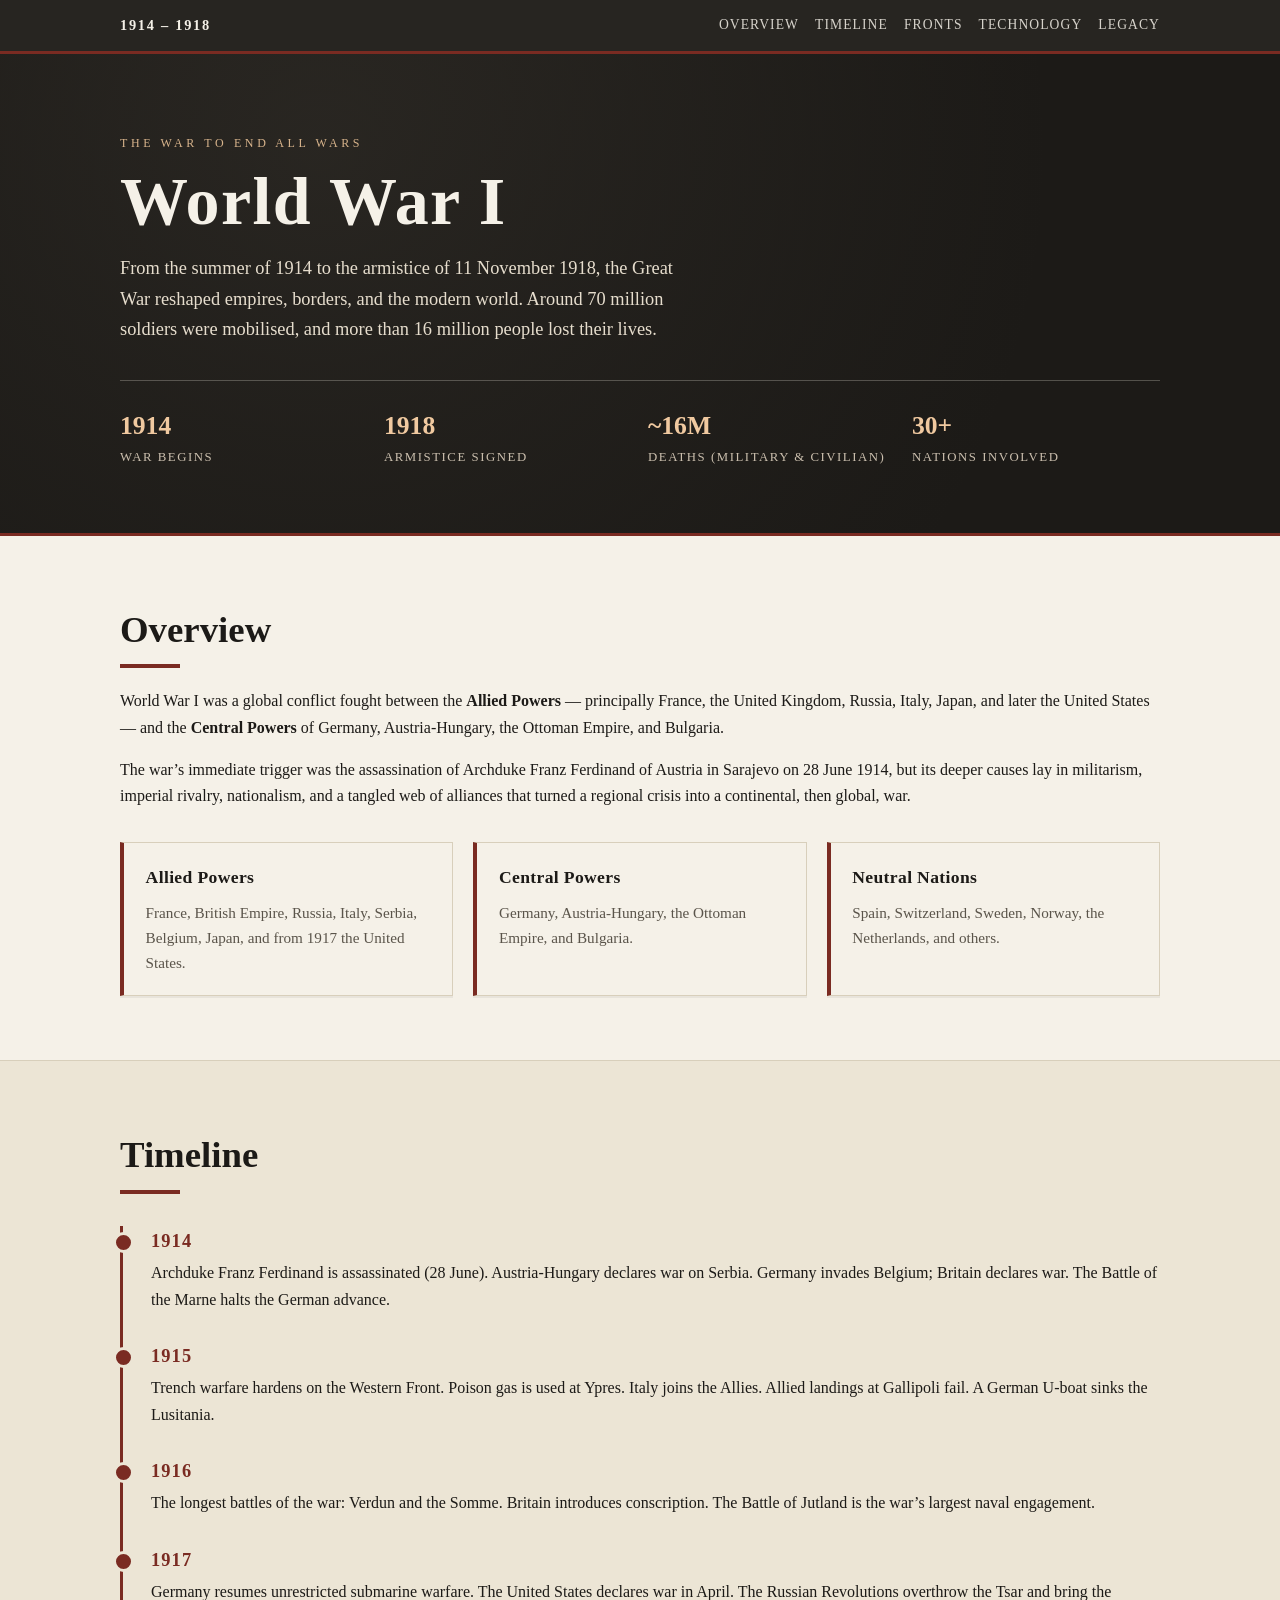
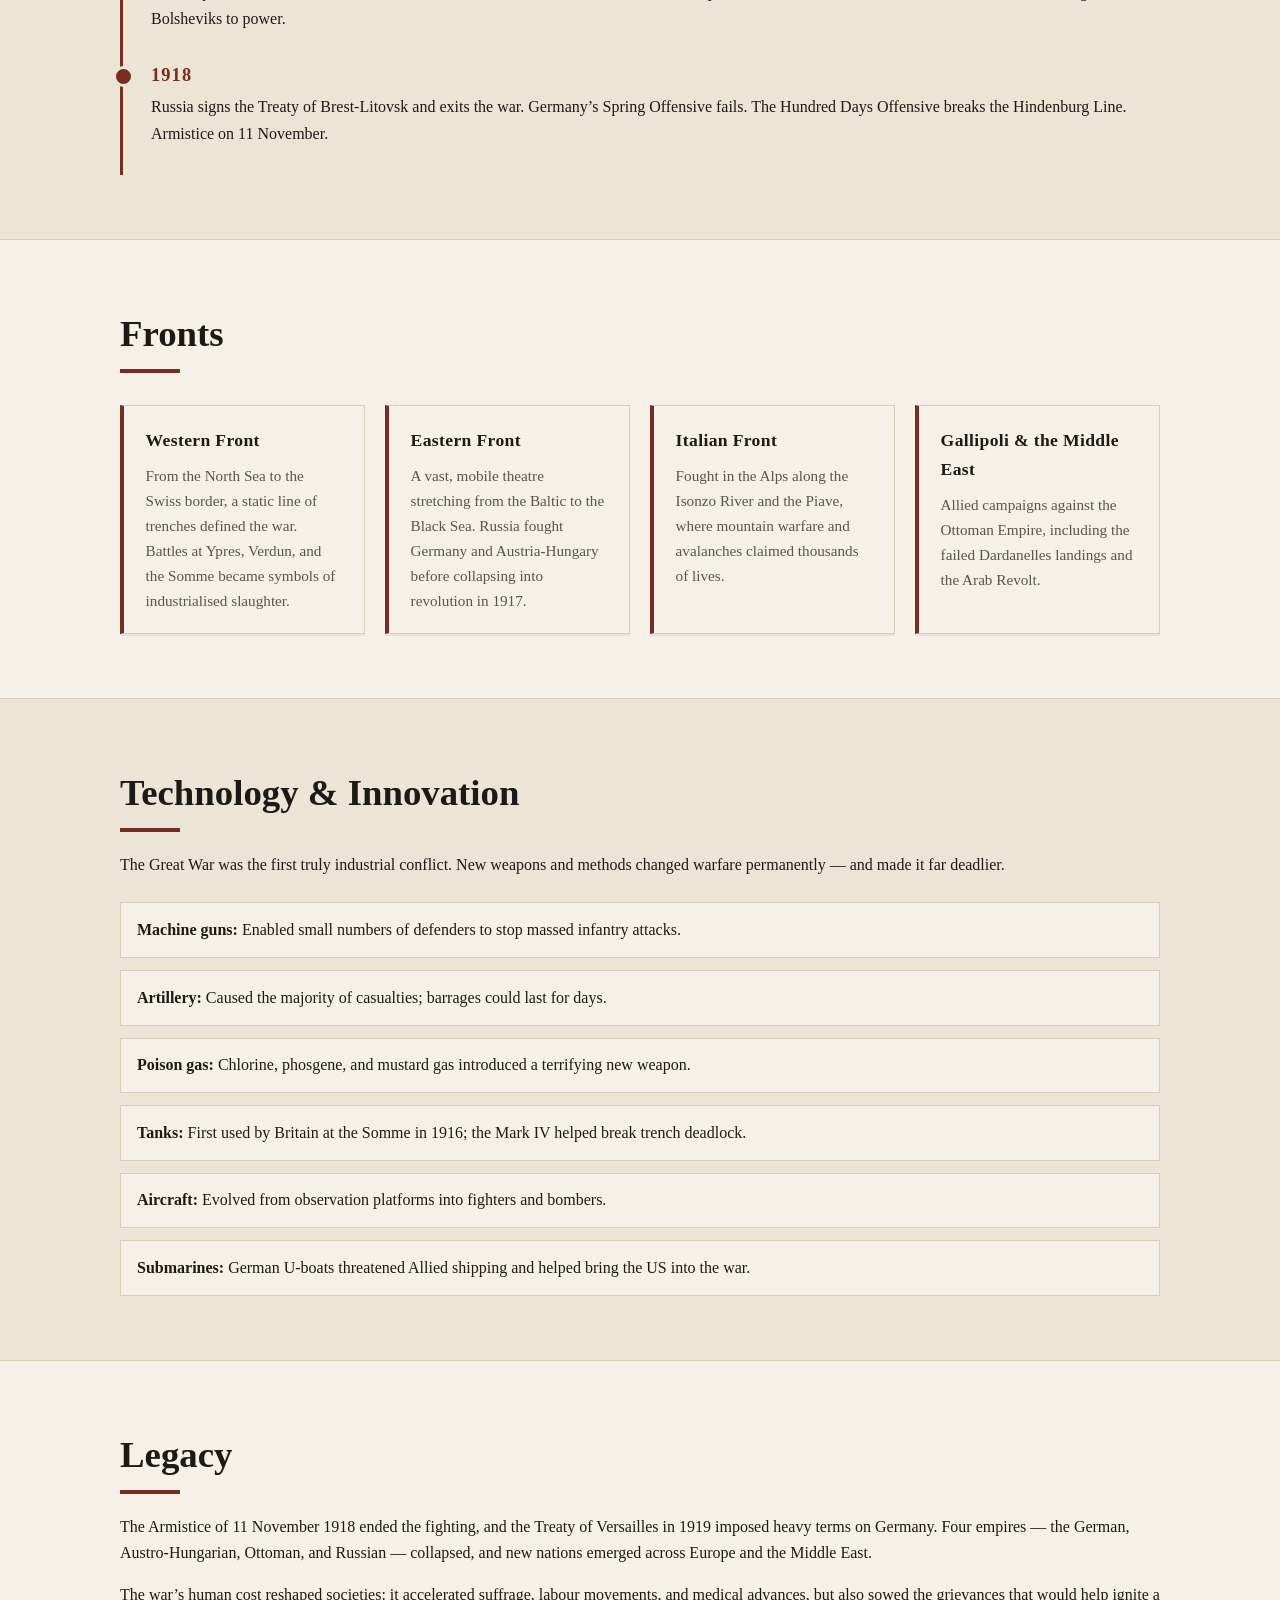
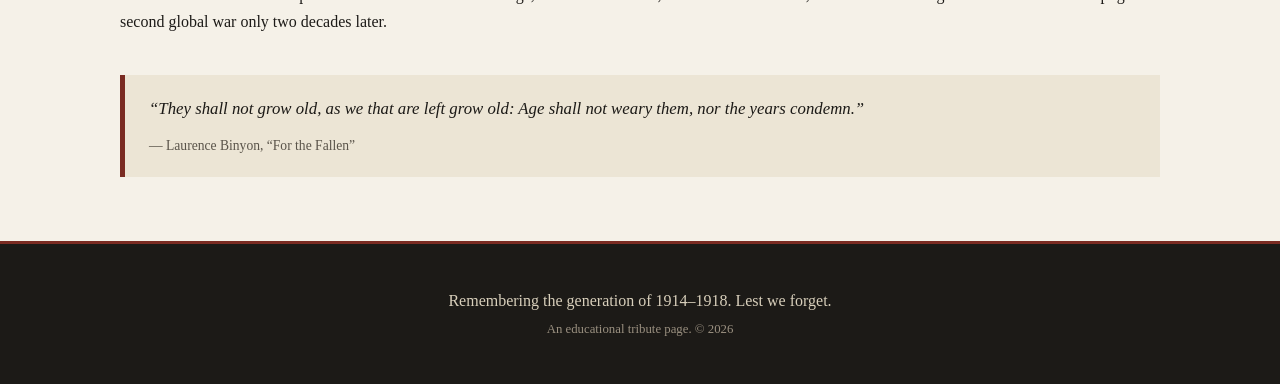
==== index.html @ 20b6a14d "feat(sync): Synchronized 3 file(s) across 1 prompt turn(s)" ====
<!DOCTYPE html>
<html lang="en">
<head>
  <meta charset="UTF-8" />
  <meta name="viewport" content="width=device-width, initial-scale=1.0" />
  <title>The Great War — World War I (1914–1918)</title>
  <link rel="stylesheet" href="./styles.css" />
</head>
<body>
  <header class="site-header">
    <div class="container header-inner">
      <a class="brand" href="#top">1914 &ndash; 1918</a>
      <nav class="site-nav" aria-label="Main navigation">
        <a href="#overview">Overview</a>
        <a href="#timeline">Timeline</a>
        <a href="#fronts">Fronts</a>
        <a href="#technology">Technology</a>
        <a href="#legacy">Legacy</a>
      </nav>
    </div>
  </header>

  <main id="top">
    <section class="hero">
      <div class="container">
        <p class="kicker">The War to End All Wars</p>
        <h1>World War I</h1>
        <p class="lede">
          From the summer of 1914 to the armistice of 11 November 1918, the Great War
          reshaped empires, borders, and the modern world. Around 70 million soldiers
          were mobilised, and more than 16 million people lost their lives.
        </p>
        <div class="hero-stats">
          <div class="stat">
            <span class="stat-number">1914</span>
            <span class="stat-label">War begins</span>
          </div>
          <div class="stat">
            <span class="stat-number">1918</span>
            <span class="stat-label">Armistice signed</span>
          </div>
          <div class="stat">
            <span class="stat-number">~16M</span>
            <span class="stat-label">Deaths (military &amp; civilian)</span>
          </div>
          <div class="stat">
            <span class="stat-number">30+</span>
            <span class="stat-label">Nations involved</span>
          </div>
        </div>
      </div>
    </section>

    <section id="overview" class="section">
      <div class="container">
        <h2>Overview</h2>
        <p>
          World War I was a global conflict fought between the <strong>Allied Powers</strong> &mdash;
          principally France, the United Kingdom, Russia, Italy, Japan, and later the United States &mdash;
          and the <strong>Central Powers</strong> of Germany, Austria-Hungary, the Ottoman Empire,
          and Bulgaria.
        </p>
        <p>
          The war&rsquo;s immediate trigger was the assassination of Archduke Franz Ferdinand of Austria
          in Sarajevo on 28 June 1914, but its deeper causes lay in militarism, imperial rivalry,
          nationalism, and a tangled web of alliances that turned a regional crisis into a
          continental, then global, war.
        </p>
        <div class="cards">
          <article class="card">
            <h3>Allied Powers</h3>
            <p>France, British Empire, Russia, Italy, Serbia, Belgium, Japan, and from 1917 the United States.</p>
          </article>
          <article class="card">
            <h3>Central Powers</h3>
            <p>Germany, Austria-Hungary, the Ottoman Empire, and Bulgaria.</p>
          </article>
          <article class="card">
            <h3>Neutral Nations</h3>
            <p>Spain, Switzerland, Sweden, Norway, the Netherlands, and others.</p>
          </article>
        </div>
      </div>
    </section>

    <section id="timeline" class="section section-alt">
      <div class="container">
        <h2>Timeline</h2>
        <ol class="timeline">
          <li>
            <span class="year">1914</span>
            <p>Archduke Franz Ferdinand is assassinated (28 June). Austria-Hungary declares war on Serbia. Germany invades Belgium; Britain declares war. The Battle of the Marne halts the German advance.</p>
          </li>
          <li>
            <span class="year">1915</span>
            <p>Trench warfare hardens on the Western Front. Poison gas is used at Ypres. Italy joins the Allies. Allied landings at Gallipoli fail. A German U-boat sinks the Lusitania.</p>
          </li>
          <li>
            <span class="year">1916</span>
            <p>The longest battles of the war: Verdun and the Somme. Britain introduces conscription. The Battle of Jutland is the war&rsquo;s largest naval engagement.</p>
          </li>
          <li>
            <span class="year">1917</span>
            <p>Germany resumes unrestricted submarine warfare. The United States declares war in April. The Russian Revolutions overthrow the Tsar and bring the Bolsheviks to power.</p>
          </li>
          <li>
            <span class="year">1918</span>
            <p>Russia signs the Treaty of Brest-Litovsk and exits the war. Germany&rsquo;s Spring Offensive fails. The Hundred Days Offensive breaks the Hindenburg Line. Armistice on 11 November.</p>
          </li>
        </ol>
      </div>
    </section>

    <section id="fronts" class="section">
      <div class="container">
        <h2>Fronts</h2>
        <div class="cards">
          <article class="card">
            <h3>Western Front</h3>
            <p>From the North Sea to the Swiss border, a static line of trenches defined the war. Battles at Ypres, Verdun, and the Somme became symbols of industrialised slaughter.</p>
          </article>
          <article class="card">
            <h3>Eastern Front</h3>
            <p>A vast, mobile theatre stretching from the Baltic to the Black Sea. Russia fought Germany and Austria-Hungary before collapsing into revolution in 1917.</p>
          </article>
          <article class="card">
            <h3>Italian Front</h3>
            <p>Fought in the Alps along the Isonzo River and the Piave, where mountain warfare and avalanches claimed thousands of lives.</p>
          </article>
          <article class="card">
            <h3>Gallipoli &amp; the Middle East</h3>
            <p>Allied campaigns against the Ottoman Empire, including the failed Dardanelles landings and the Arab Revolt.</p>
          </article>
        </div>
      </div>
    </section>

    <section id="technology" class="section section-alt">
      <div class="container">
        <h2>Technology &amp; Innovation</h2>
        <p>
          The Great War was the first truly industrial conflict. New weapons and methods
          changed warfare permanently &mdash; and made it far deadlier.
        </p>
        <ul class="features">
          <li><strong>Machine guns:</strong> Enabled small numbers of defenders to stop massed infantry attacks.</li>
          <li><strong>Artillery:</strong> Caused the majority of casualties; barrages could last for days.</li>
          <li><strong>Poison gas:</strong> Chlorine, phosgene, and mustard gas introduced a terrifying new weapon.</li>
          <li><strong>Tanks:</strong> First used by Britain at the Somme in 1916; the Mark IV helped break trench deadlock.</li>
          <li><strong>Aircraft:</strong> Evolved from observation platforms into fighters and bombers.</li>
          <li><strong>Submarines:</strong> German U-boats threatened Allied shipping and helped bring the US into the war.</li>
        </ul>
      </div>
    </section>

    <section id="legacy" class="section">
      <div class="container">
        <h2>Legacy</h2>
        <p>
          The Armistice of 11 November 1918 ended the fighting, and the Treaty of Versailles in 1919
          imposed heavy terms on Germany. Four empires &mdash; the German, Austro-Hungarian, Ottoman,
          and Russian &mdash; collapsed, and new nations emerged across Europe and the Middle East.
        </p>
        <p>
          The war&rsquo;s human cost reshaped societies: it accelerated suffrage, labour movements, and
          medical advances, but also sowed the grievances that would help ignite a second global
          war only two decades later.
        </p>
        <blockquote>
          &ldquo;They shall not grow old, as we that are left grow old:
          Age shall not weary them, nor the years condemn.&rdquo;
          <cite>&mdash; Laurence Binyon, &ldquo;For the Fallen&rdquo;</cite>
        </blockquote>
      </div>
    </section>
  </main>

  <footer class="site-footer">
    <div class="container">
      <p>Remembering the generation of 1914&ndash;1918. Lest we forget.</p>
      <p class="small">An educational tribute page. &copy; <span id="year"></span></p>
    </div>
  </footer>

  <script src="./script.js"></script>
</body>
</html>
---- styles.css ----
:root {
  --ink: #1c1a17;
  --paper: #f5f1e8;
  --paper-alt: #ece5d5;
  --accent: #7a2b22;
  --accent-soft: #a04a3f;
  --muted: #5a544a;
  --line: #d8cfbb;
  --max-width: 1080px;
}

* {
  box-sizing: border-box;
}

html {
  scroll-behavior: smooth;
}

body {
  margin: 0;
  font-family: Georgia, "Times New Roman", serif;
  color: var(--ink);
  background: var(--paper);
  line-height: 1.65;
}

.container {
  width: 100%;
  max-width: var(--max-width);
  margin: 0 auto;
  padding: 0 1.25rem;
}

/* Header */
.site-header {
  position: sticky;
  top: 0;
  z-index: 10;
  background: rgba(28, 26, 23, 0.95);
  color: var(--paper);
  border-bottom: 3px solid var(--accent);
}

.header-inner {
  display: flex;
  align-items: center;
  justify-content: space-between;
  gap: 1rem;
  padding-top: 0.85rem;
  padding-bottom: 0.85rem;
  flex-wrap: wrap;
}

.brand {
  font-weight: bold;
  letter-spacing: 0.12em;
  text-transform: uppercase;
  font-size: 0.9rem;
  color: var(--paper);
  text-decoration: none;
}

.site-nav {
  display: flex;
  gap: 1rem;
  flex-wrap: wrap;
}

.site-nav a {
  color: var(--paper);
  text-decoration: none;
  font-size: 0.85rem;
  letter-spacing: 0.08em;
  text-transform: uppercase;
  opacity: 0.85;
}

.site-nav a:hover {
  opacity: 1;
  color: #f0c9a0;
}

/* Hero */
.hero {
  background:
    linear-gradient(rgba(28, 26, 23, 0.78), rgba(28, 26, 23, 0.86)),
    radial-gradient(circle at 25% 20%, #5a544a, #1c1a17 70%);
  color: var(--paper);
  padding: 5rem 0 4rem;
  border-bottom: 3px solid var(--accent);
}

.kicker {
  text-transform: uppercase;
  letter-spacing: 0.3em;
  font-size: 0.75rem;
  color: #d8b48c;
  margin: 0 0 0.75rem;
}

.hero h1 {
  font-size: clamp(2.5rem, 6vw, 4.25rem);
  margin: 0 0 1rem;
  letter-spacing: 0.02em;
  line-height: 1.05;
}

.lede {
  font-size: 1.15rem;
  max-width: 62ch;
  color: #e6ddcd;
  margin: 0 0 2.25rem;
}

.hero-stats {
  display: grid;
  grid-template-columns: repeat(auto-fit, minmax(150px, 1fr));
  gap: 1rem;
  border-top: 1px solid rgba(245, 241, 232, 0.25);
  padding-top: 1.5rem;
}

.stat {
  display: flex;
  flex-direction: column;
}

.stat-number {
  font-size: 1.6rem;
  font-weight: bold;
  color: #f0c9a0;
}

.stat-label {
  font-size: 0.8rem;
  text-transform: uppercase;
  letter-spacing: 0.12em;
  color: #cbbfae;
}

/* Sections */
.section {
  padding: 4rem 0;
}

.section-alt {
  background: var(--paper-alt);
  border-top: 1px solid var(--line);
  border-bottom: 1px solid var(--line);
}

h2 {
  font-size: clamp(1.6rem, 3.5vw, 2.3rem);
  margin: 0 0 1.25rem;
  position: relative;
  padding-bottom: 0.5rem;
}

h2::after {
  content: "";
  position: absolute;
  left: 0;
  bottom: 0;
  width: 60px;
  height: 4px;
  background: var(--accent);
}

/* Cards */
.cards {
  display: grid;
  grid-template-columns: repeat(auto-fit, minmax(240px, 1fr));
  gap: 1.25rem;
  margin-top: 2rem;
}

.card {
  background: var(--paper);
  border: 1px solid var(--line);
  border-left: 4px solid var(--accent);
  padding: 1.25rem 1.35rem;
  box-shadow: 0 2px 0 rgba(28, 26, 23, 0.06);
}

.card h3 {
  margin: 0 0 0.5rem;
  font-size: 1.1rem;
  letter-spacing: 0.02em;
}

.card p {
  margin: 0;
  color: var(--muted);
  font-size: 0.95rem;
}

/* Timeline */
.timeline {
  list-style: none;
  margin: 2rem 0 0;
  padding: 0;
  border-left: 3px solid var(--accent);
}

.timeline li {
  position: relative;
  padding: 0 0 1.75rem 1.75rem;
}

.timeline li::before {
  content: "";
  position: absolute;
  left: -10px;
  top: 0.4rem;
  width: 15px;
  height: 15px;
  border-radius: 50%;
  background: var(--accent);
  border: 3px solid var(--paper-alt);
}

.timeline .year {
  display: block;
  font-weight: bold;
  font-size: 1.15rem;
  color: var(--accent);
  letter-spacing: 0.06em;
}

.timeline p {
  margin: 0.25rem 0 0;
}

/* Features */
.features {
  margin: 1.5rem 0 0;
  padding: 0;
  list-style: none;
  display: grid;
  gap: 0.75rem;
}

.features li {
  padding: 0.85rem 1rem;
  background: var(--paper);
  border: 1px solid var(--line);
}

/* Quote */
blockquote {
  margin: 2.5rem 0 0;
  padding: 1.25rem 1.5rem;
  border-left: 5px solid var(--accent);
  background: var(--paper-alt);
  font-style: italic;
  font-size: 1.05rem;
}

blockquote cite {
  display: block;
  margin-top: 0.75rem;
  font-style: normal;
  font-size: 0.85rem;
  color: var(--muted);
}

/* Footer */
.site-footer {
  background: var(--ink);
  color: #d8cfbb;
  padding: 2.5rem 0;
  text-align: center;
  border-top: 3px solid var(--accent);
}

.site-footer p {
  margin: 0.25rem 0;
}

.site-footer .small {
  font-size: 0.8rem;
  color: #9a9080;
}

/* Responsive tweaks */
@media (max-width: 640px) {
  .hero {
    padding: 3rem 0 2.5rem;
  }

  .header-inner {
    justify-content: center;
    text-align: center;
  }

  .site-nav {
    justify-content: center;
  }
}
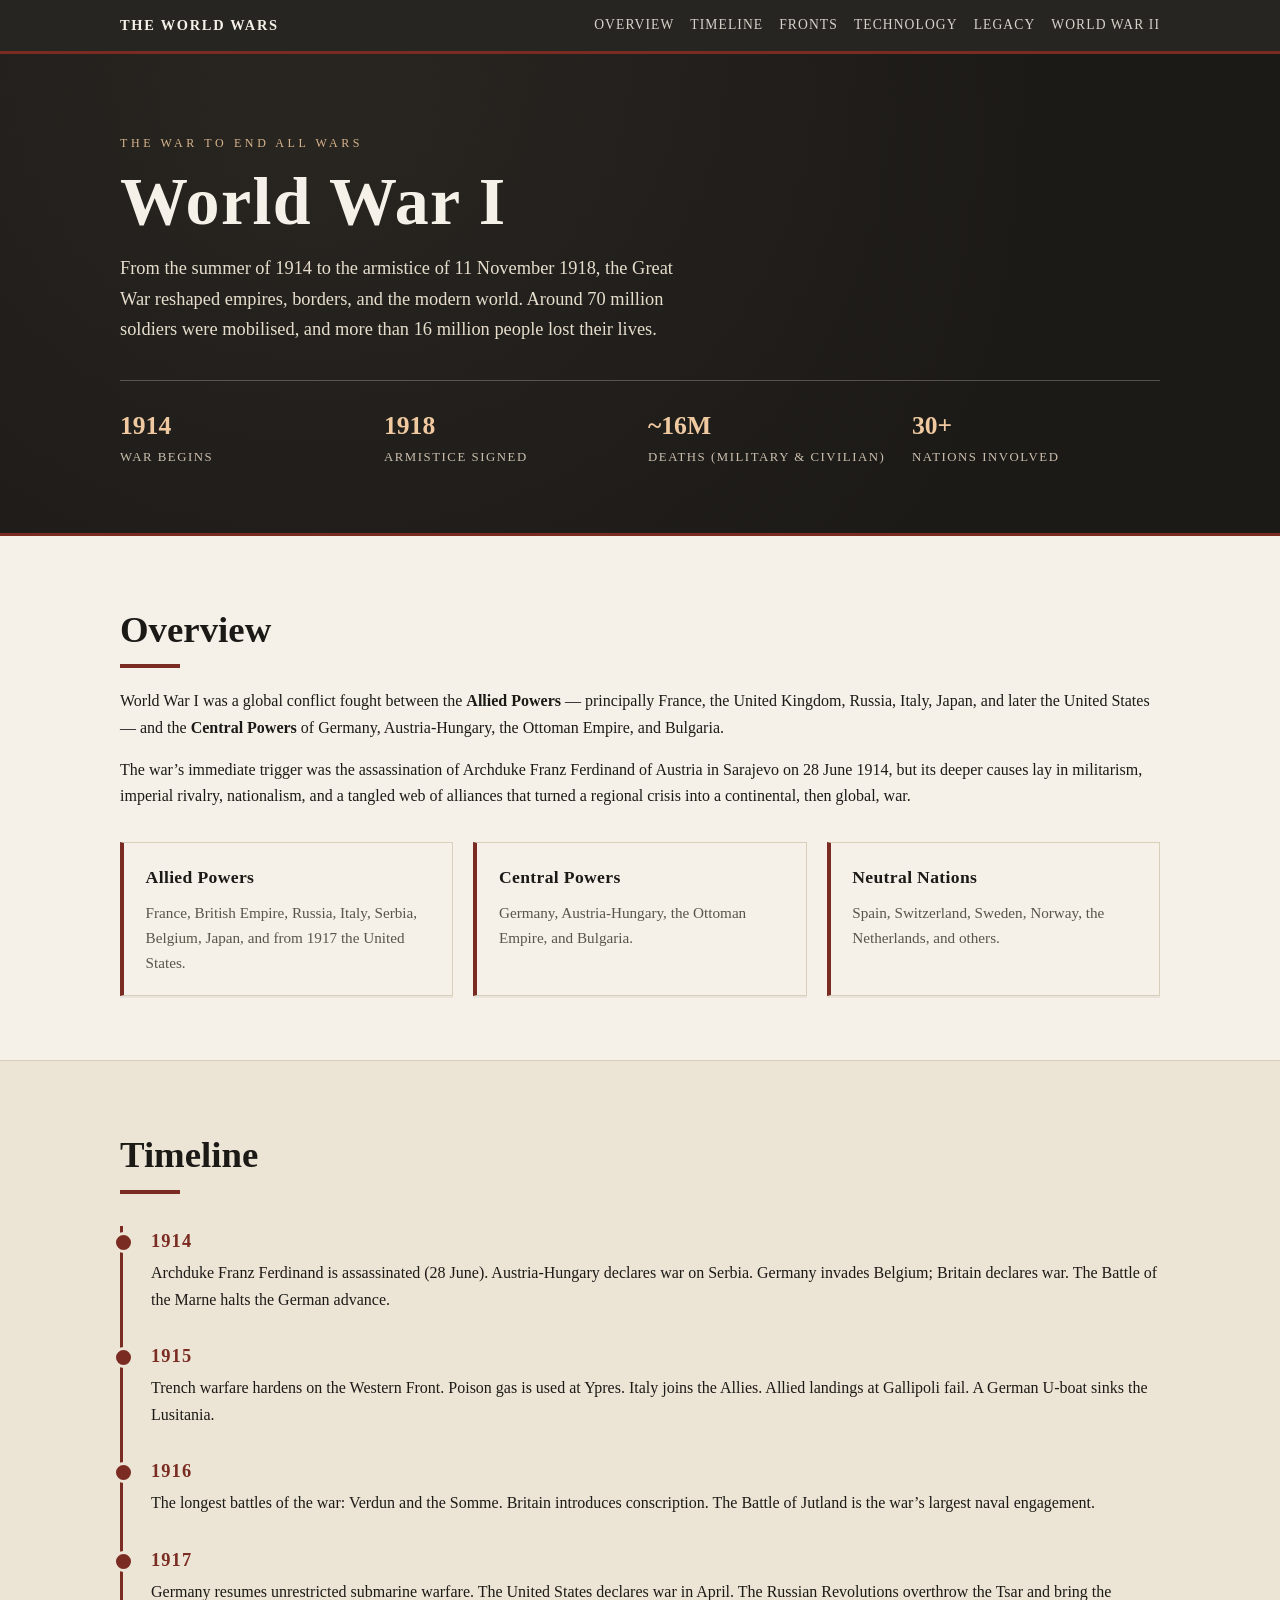
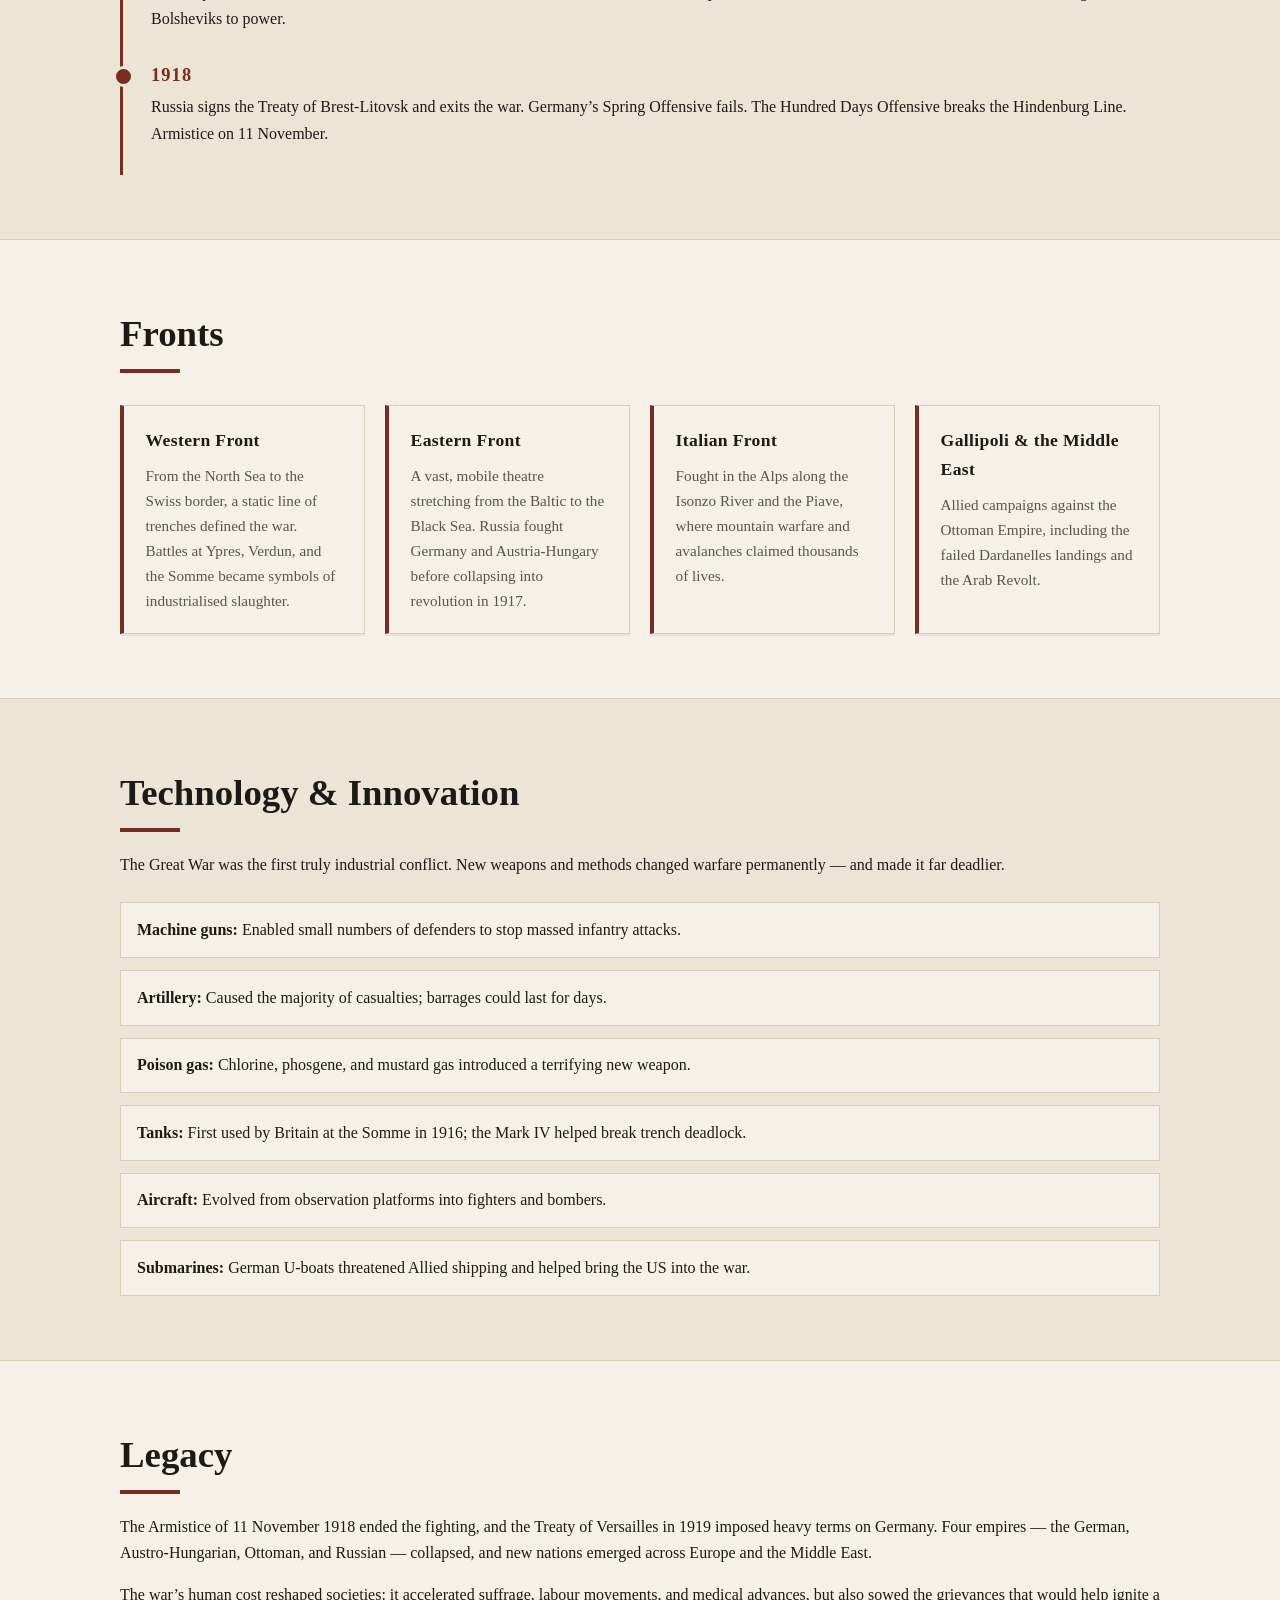
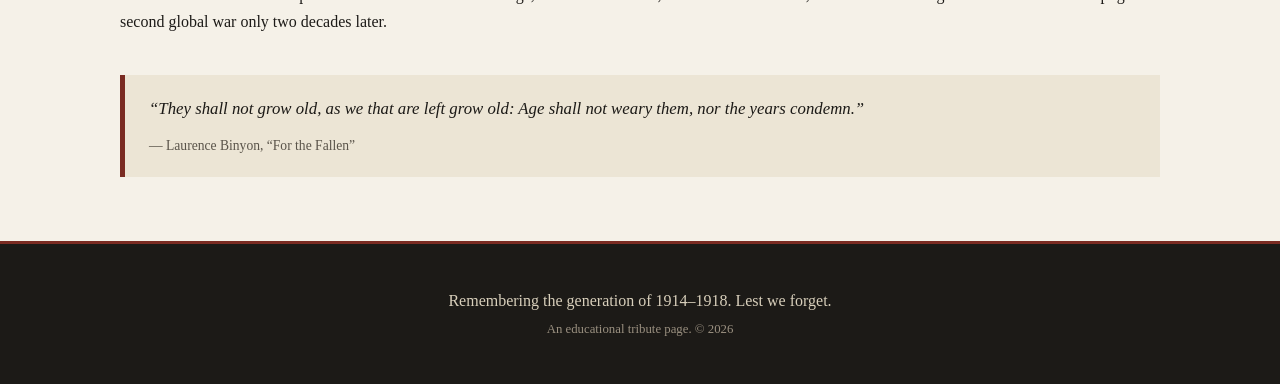
==== commit a38561e3: "feat(sync): Synchronized 2 file(s) across 1 prompt turn(s)" ====
--- a/index.html
+++ b/index.html
@@ -9,13 +9,14 @@
 <body>
   <header class="site-header">
     <div class="container header-inner">
-      <a class="brand" href="#top">1914 &ndash; 1918</a>
+      <a class="brand" href="./index.html">The World Wars</a>
       <nav class="site-nav" aria-label="Main navigation">
         <a href="#overview">Overview</a>
         <a href="#timeline">Timeline</a>
         <a href="#fronts">Fronts</a>
         <a href="#technology">Technology</a>
         <a href="#legacy">Legacy</a>
+        <a href="./ww2.html">World War II</a>
       </nav>
     </div>
   </header>
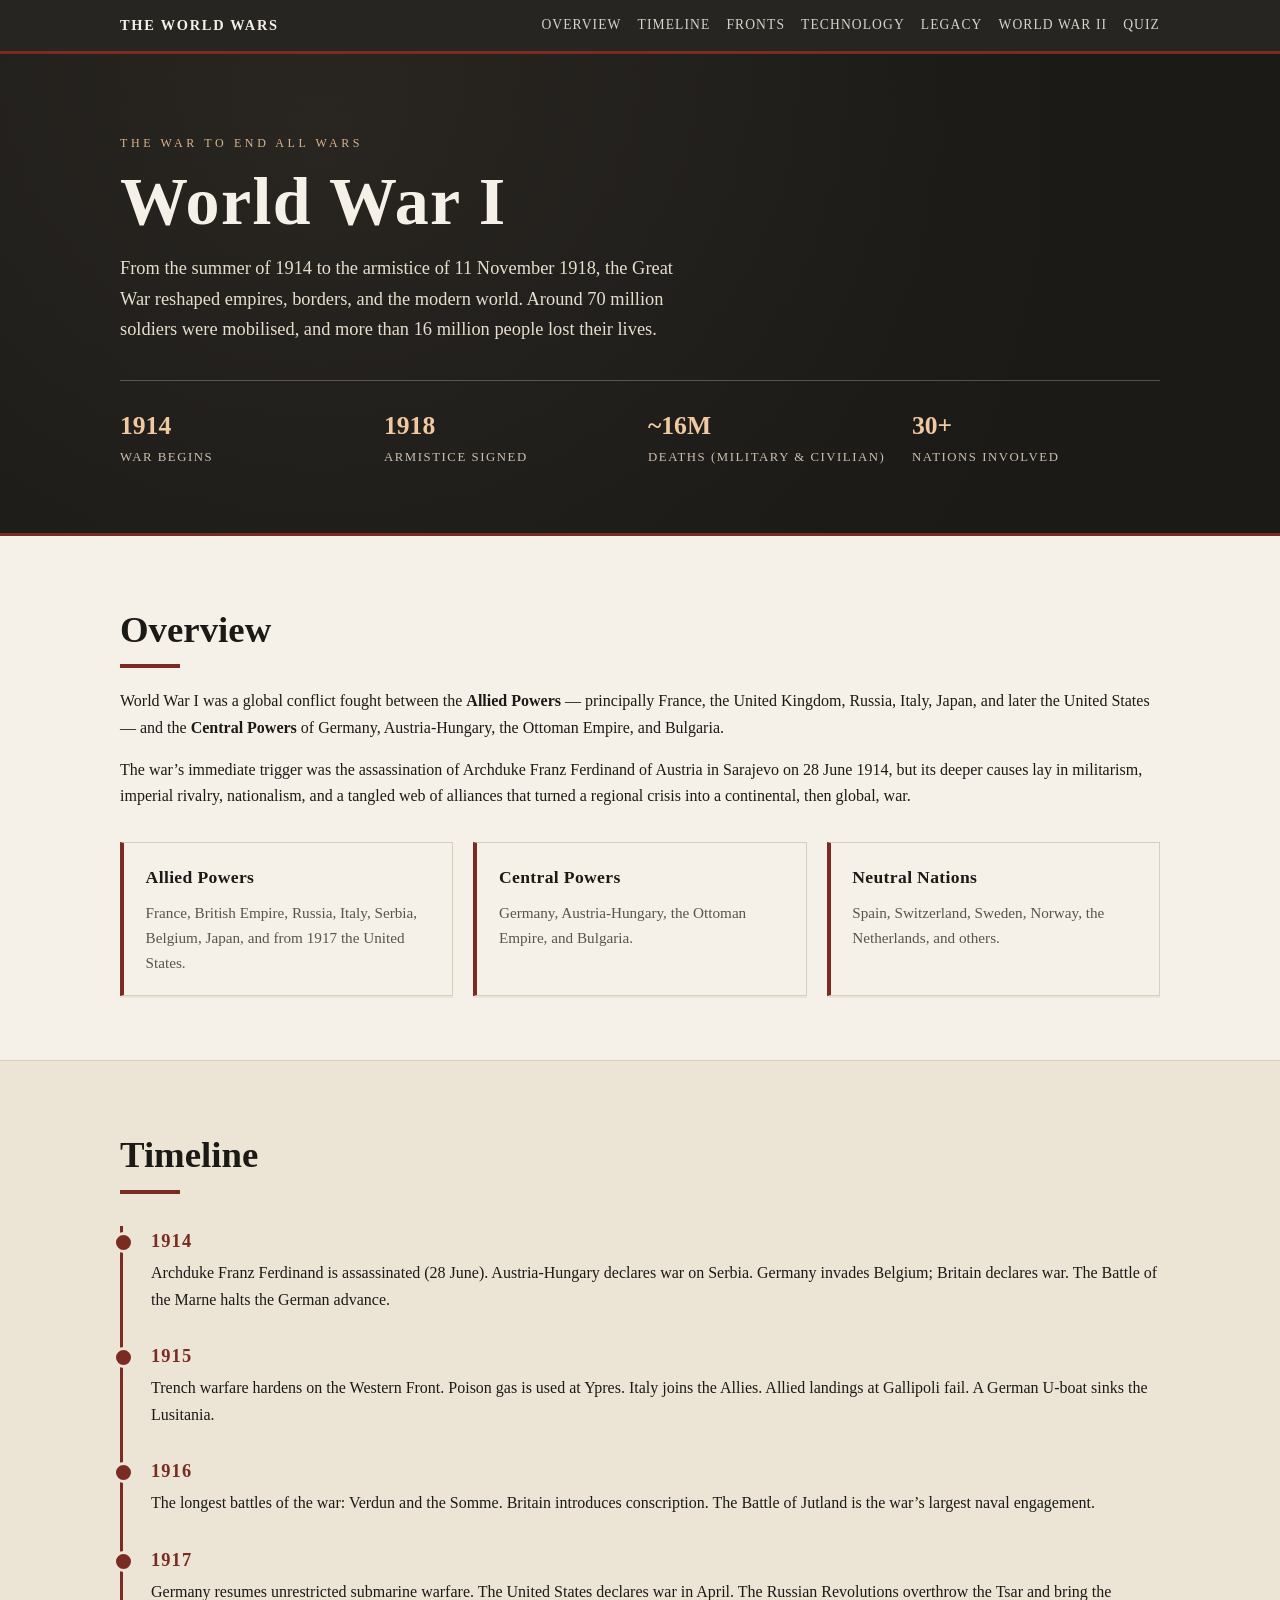
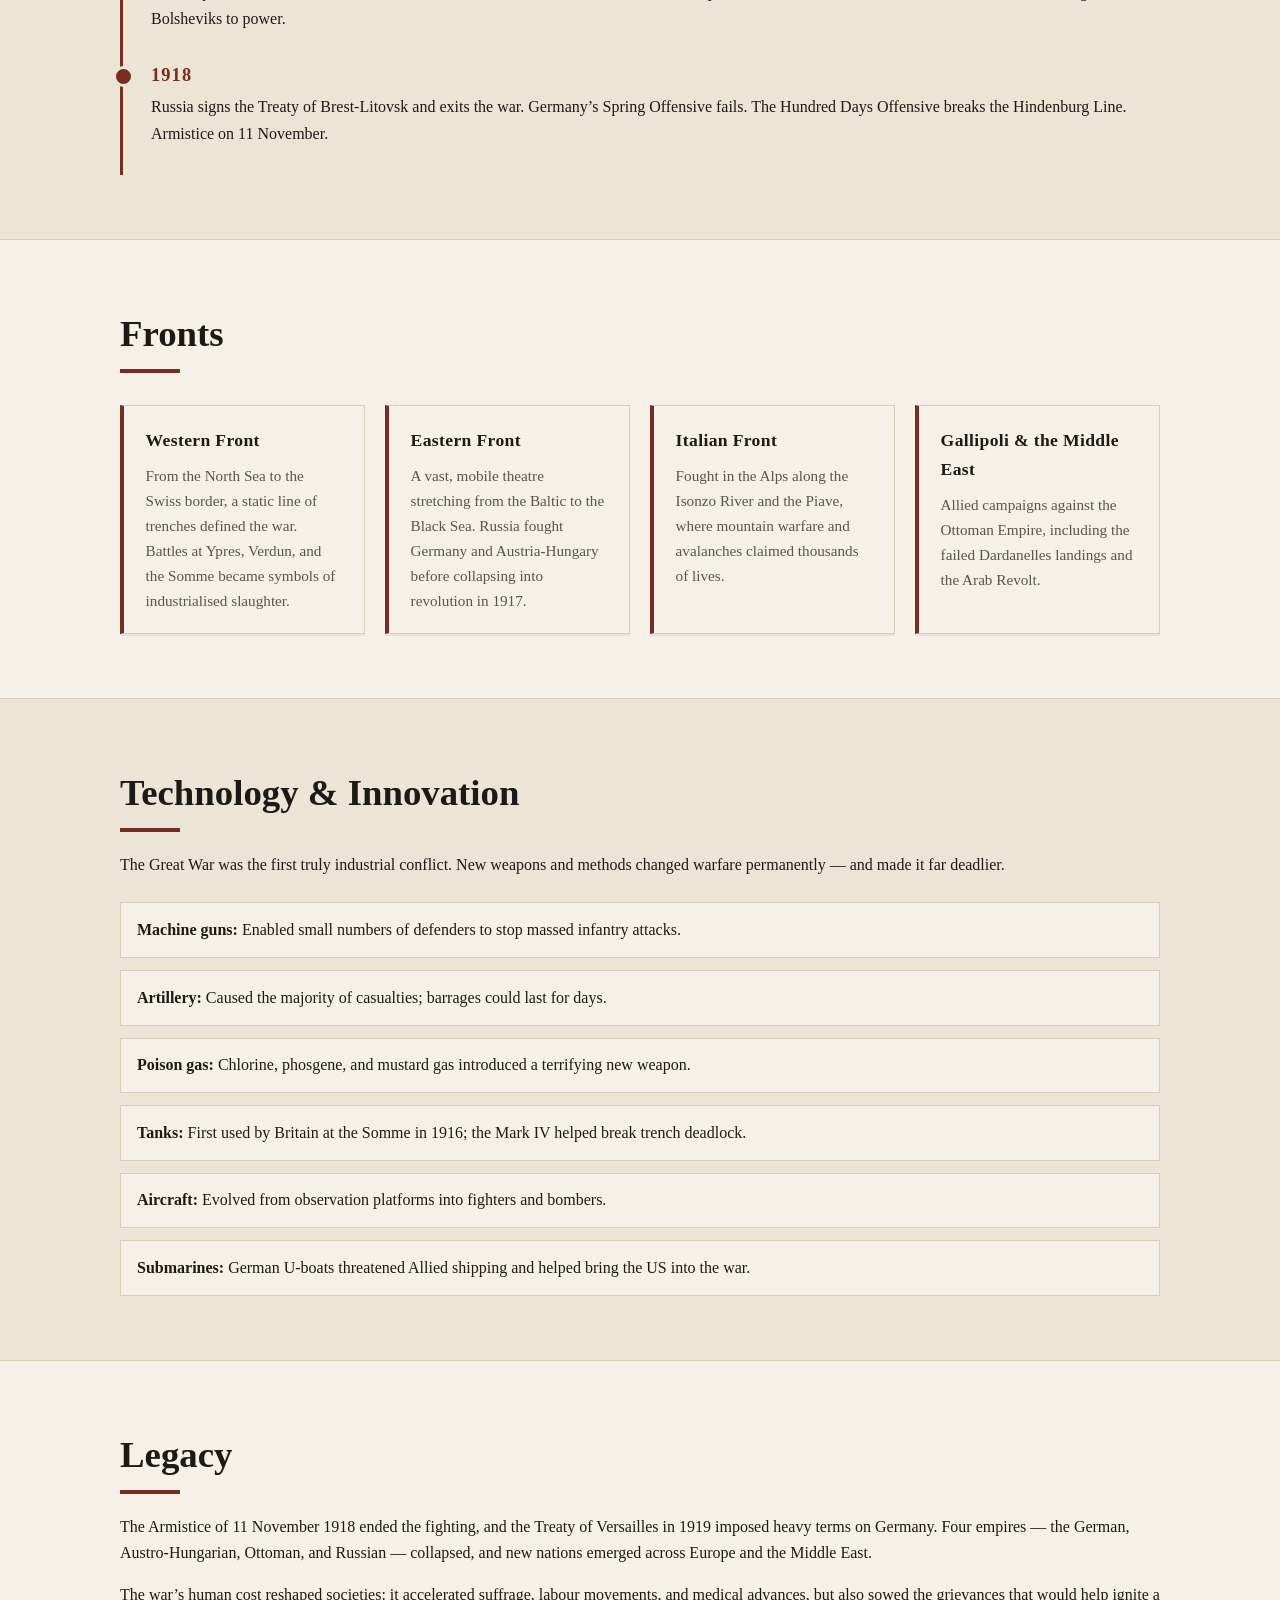
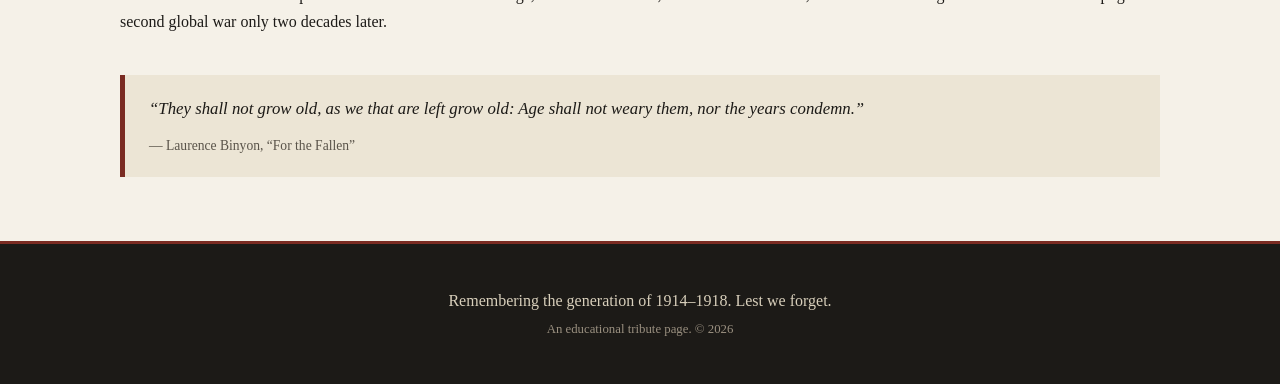
==== commit 495dfb1d: "feat(sync): Synchronized 5 file(s) across 1 prompt turn(s)" ====
--- a/index.html
+++ b/index.html
@@ -17,6 +17,7 @@
         <a href="#technology">Technology</a>
         <a href="#legacy">Legacy</a>
         <a href="./ww2.html">World War II</a>
+        <a href="./quiz.html">Quiz</a>
       </nav>
     </div>
   </header>
--- a/styles.css
+++ b/styles.css
@@ -283,6 +283,93 @@
   color: #9a9080;
 }
 
+/* Quiz */
+.quiz-form {
+  max-width: 720px;
+  margin: 0 auto;
+}
+
+.question {
+  border: 1px solid var(--line);
+  background: var(--paper);
+  padding: 1.25rem 1.35rem;
+  margin-bottom: 1.25rem;
+}
+
+.question legend {
+  font-weight: bold;
+  font-size: 1.05rem;
+  padding: 0 0.5rem;
+  color: var(--accent);
+}
+
+.options {
+  display: grid;
+  gap: 0.6rem;
+  margin-top: 0.75rem;
+}
+
+.options label {
+  display: flex;
+  align-items: center;
+  gap: 0.5rem;
+  padding: 0.6rem 0.75rem;
+  border: 1px solid var(--line);
+  cursor: pointer;
+  transition: background 0.15s ease;
+}
+
+.options label:hover {
+  background: var(--paper-alt);
+}
+
+.options input[type="radio"] {
+  accent-color: var(--accent);
+}
+
+.quiz-actions {
+  display: flex;
+  gap: 1rem;
+  align-items: center;
+  flex-wrap: wrap;
+}
+
+.btn {
+  display: inline-block;
+  background: var(--accent);
+  color: var(--paper);
+  border: none;
+  padding: 0.75rem 1.5rem;
+  font-size: 1rem;
+  font-family: inherit;
+  letter-spacing: 0.05em;
+  text-transform: uppercase;
+  cursor: pointer;
+  text-decoration: none;
+}
+
+.btn:hover {
+  background: var(--accent-soft);
+}
+
+.btn-secondary {
+  background: var(--muted);
+}
+
+.result {
+  margin-top: 1.5rem;
+  padding: 1.25rem 1.35rem;
+  border-left: 5px solid var(--accent);
+  background: var(--paper-alt);
+  font-size: 1.05rem;
+}
+
+.result .score {
+  font-weight: bold;
+  font-size: 1.3rem;
+  color: var(--accent);
+}
+
 /* Responsive tweaks */
 @media (max-width: 640px) {
   .hero {
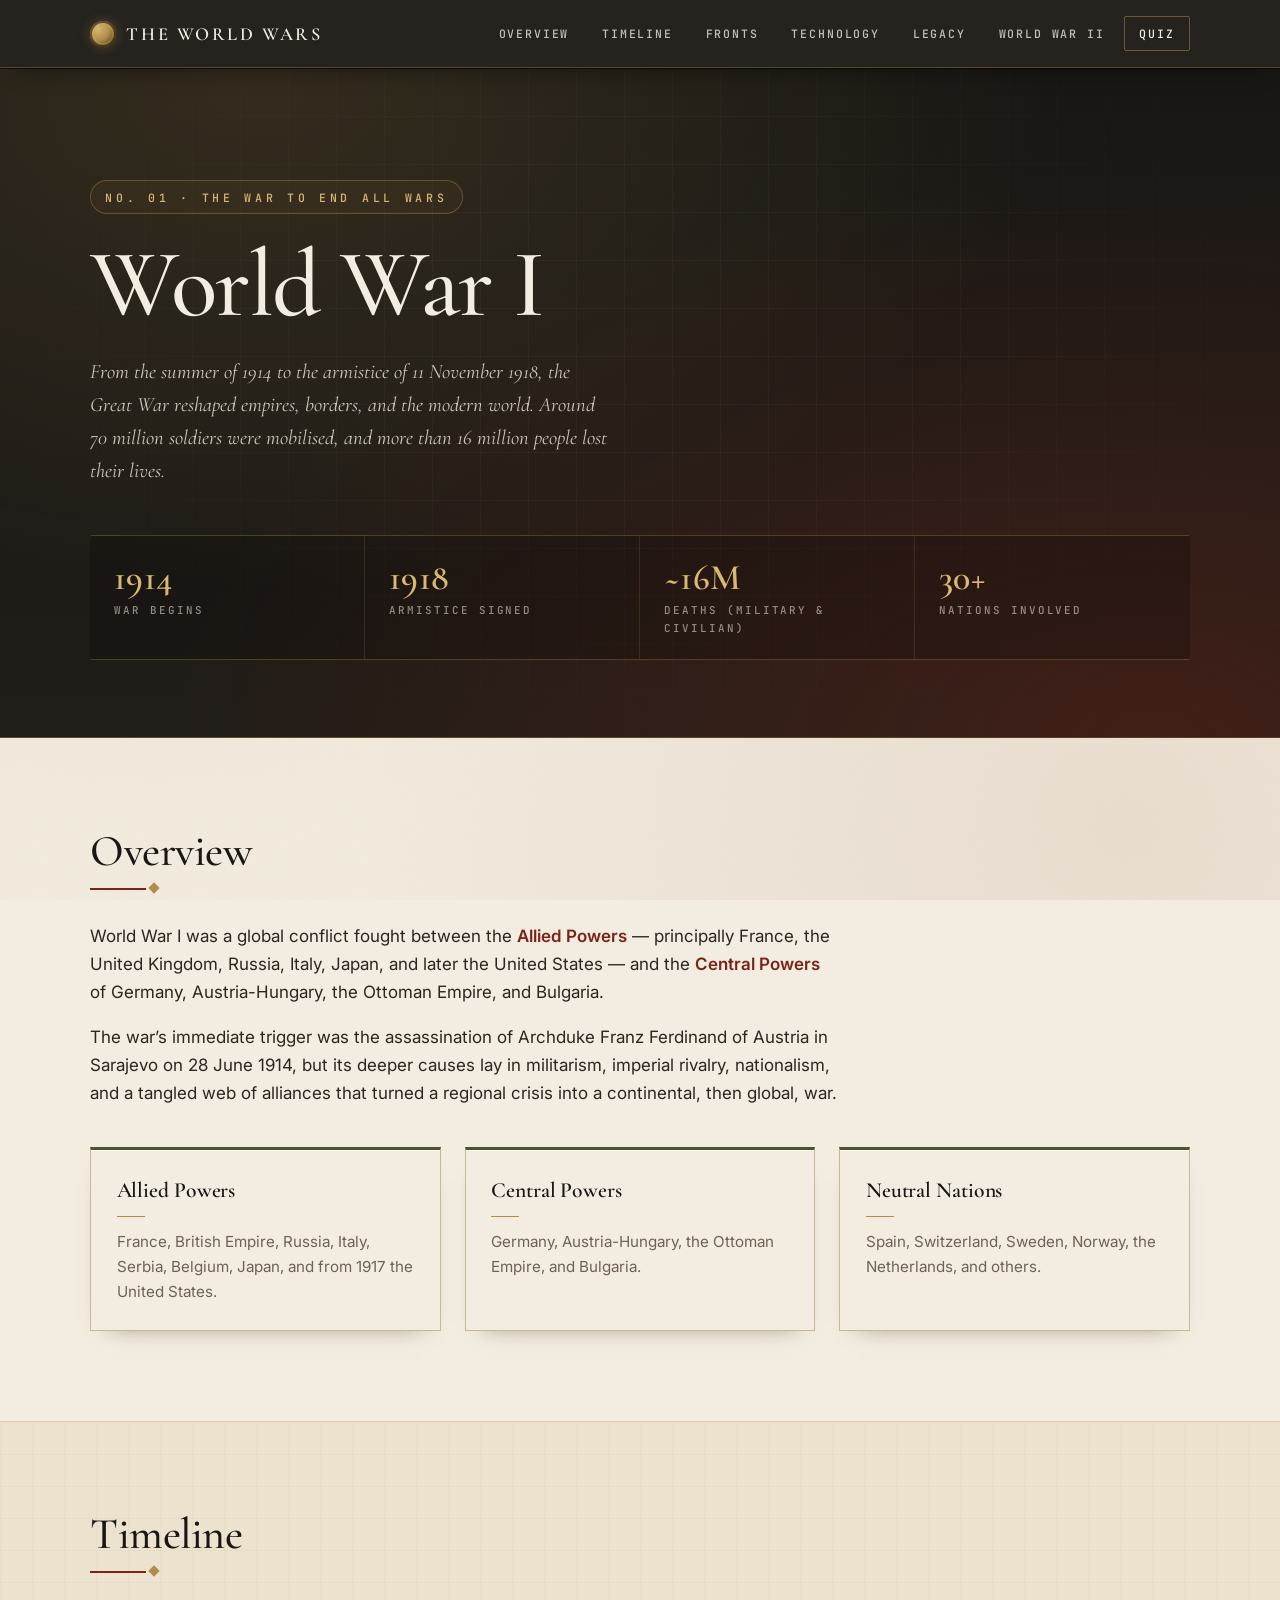
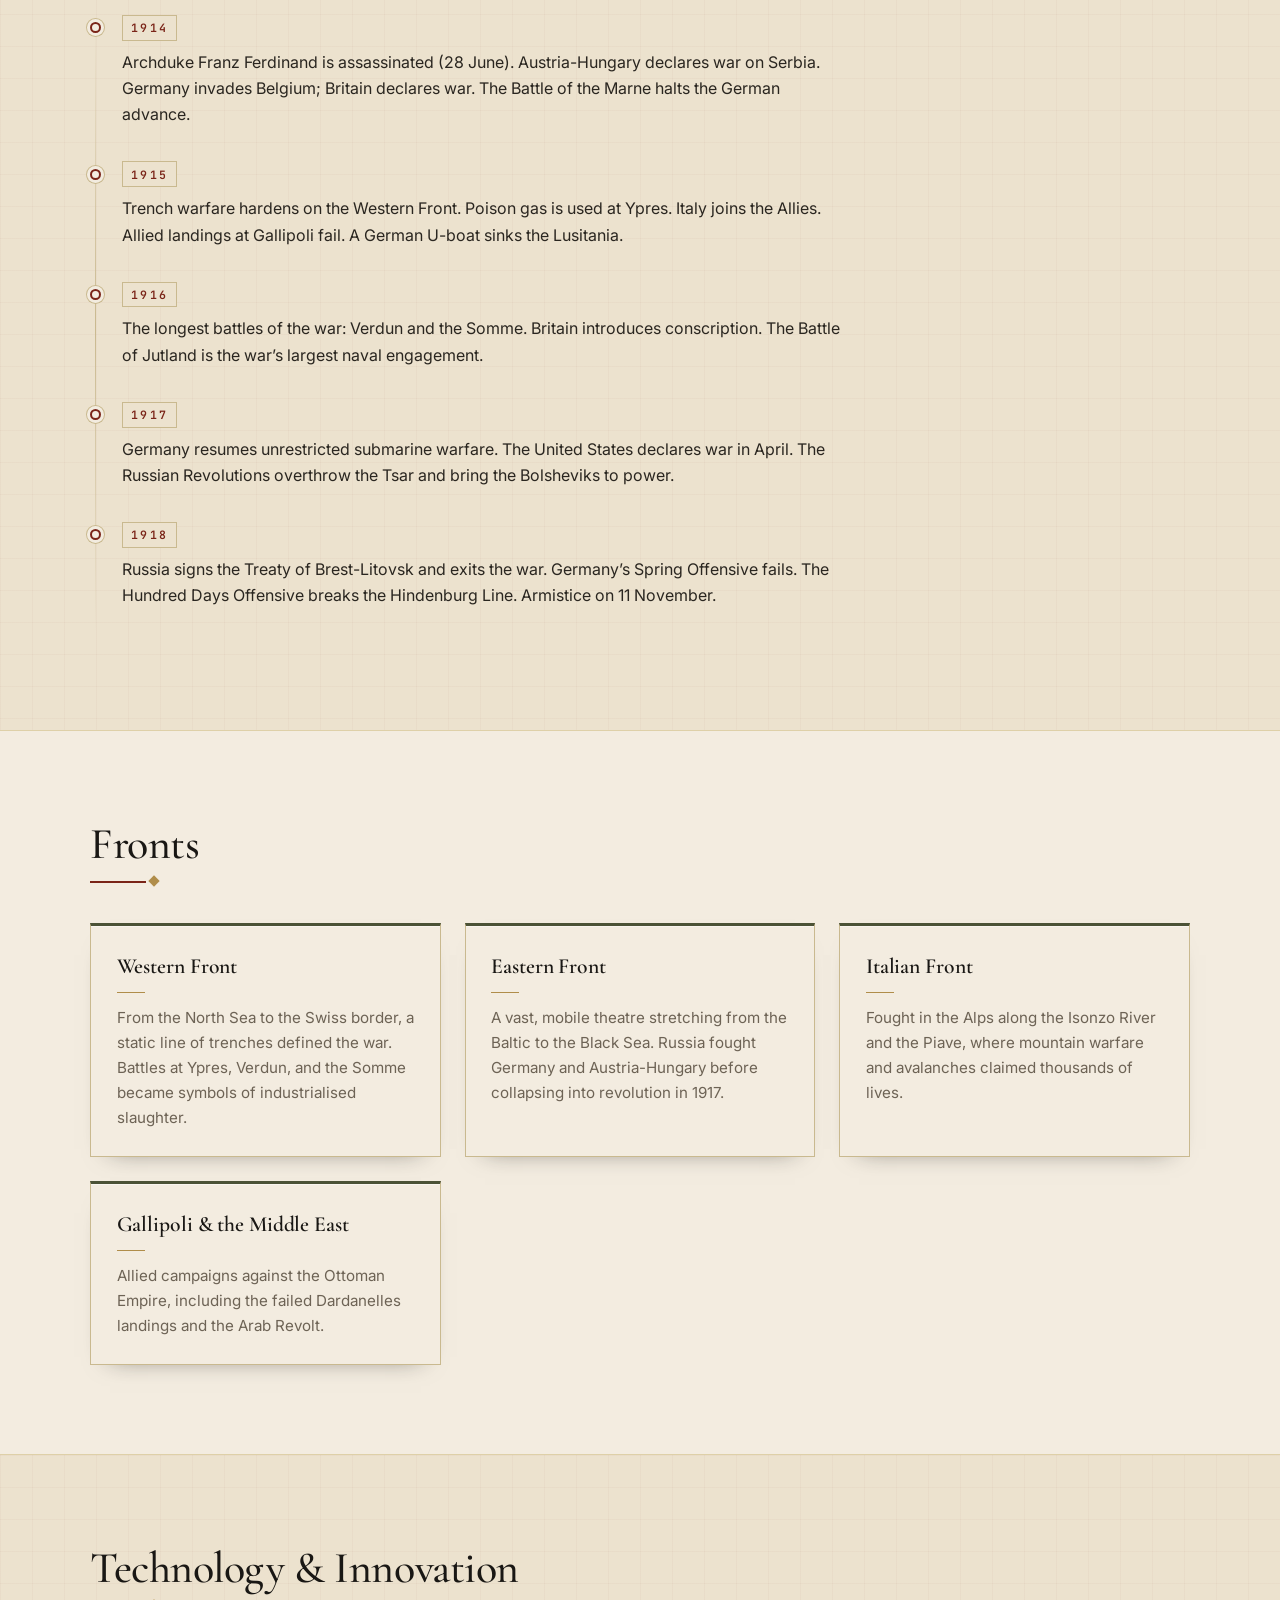
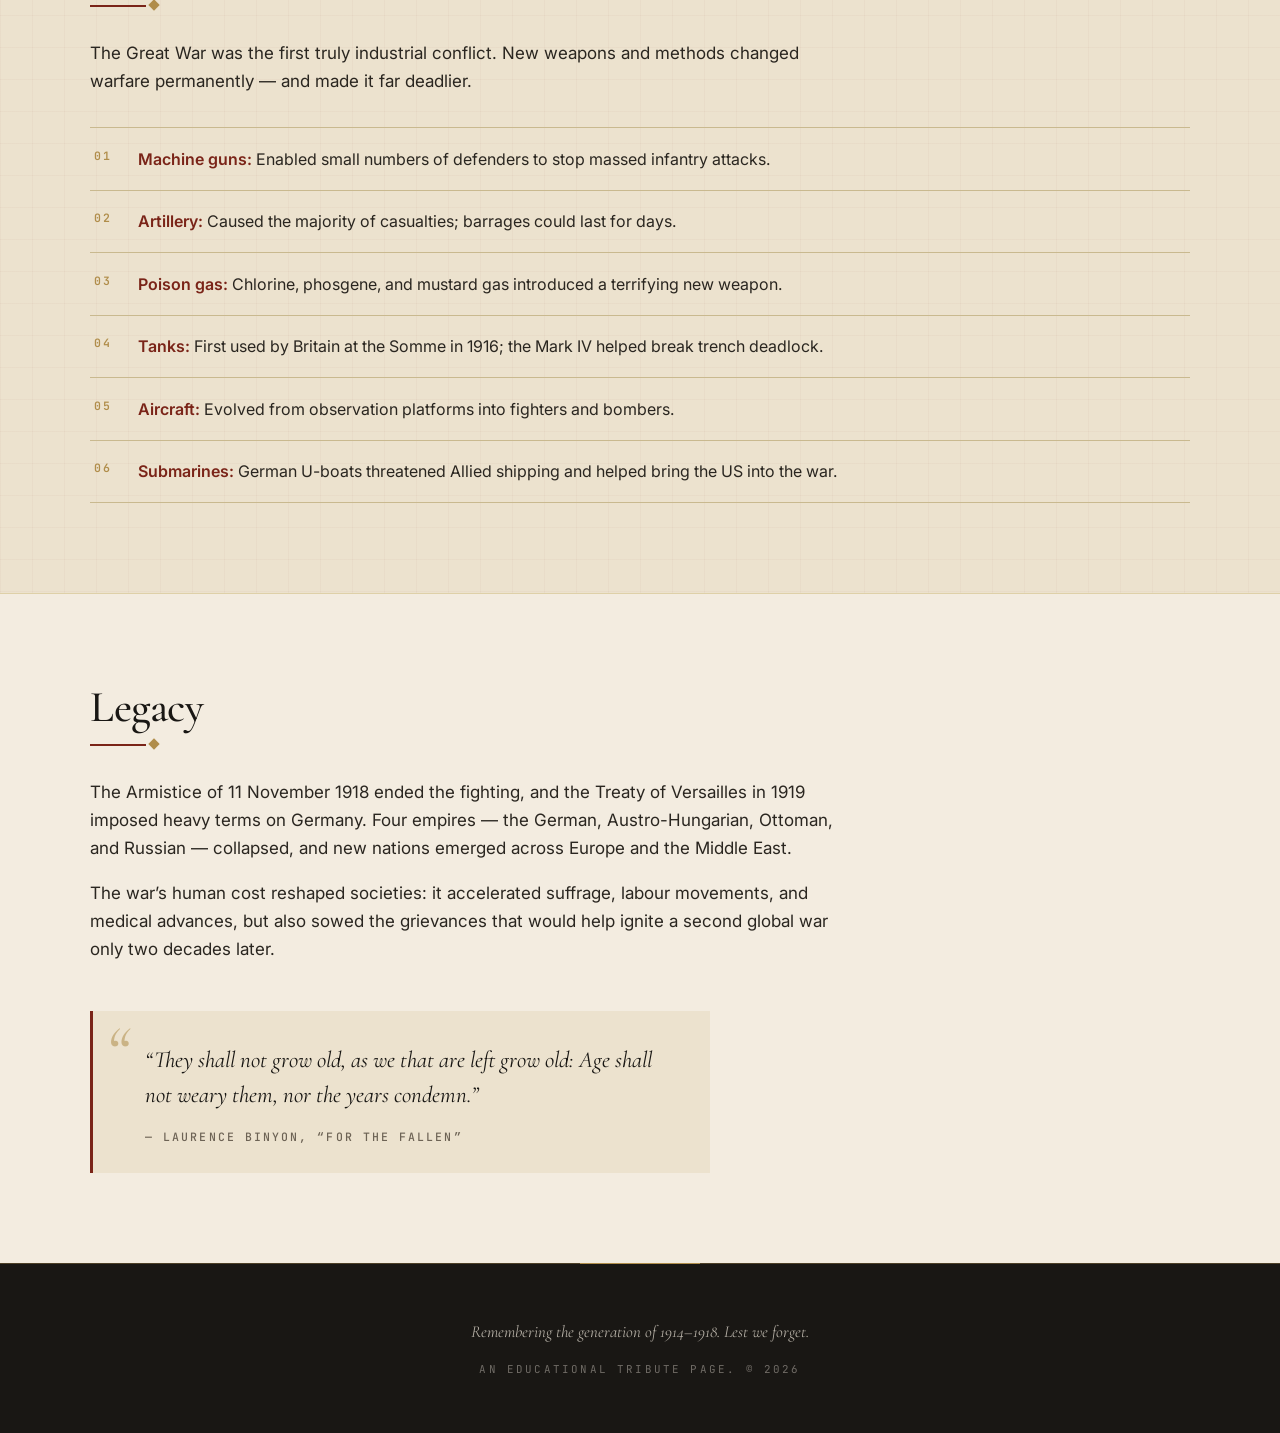
==== commit 5e50fa17: "feat(sync): Synchronized 4 file(s) across 1 prompt turn(s)" ====
--- a/index.html
+++ b/index.html
@@ -4,6 +4,9 @@
   <meta charset="UTF-8" />
   <meta name="viewport" content="width=device-width, initial-scale=1.0" />
   <title>The Great War — World War I (1914–1918)</title>
+  <link rel="preconnect" href="https://fonts.googleapis.com" />
+  <link rel="preconnect" href="https://fonts.gstatic.com" crossorigin />
+  <link href="https://fonts.googleapis.com/css2?family=Cormorant+Garamond:ital,wght@0,400;0,500;0,600;0,700;1,400&family=Inter:wght@300;400;500;600;700&family=JetBrains+Mono:wght@400;500&display=swap" rel="stylesheet" />
   <link rel="stylesheet" href="./styles.css" />
 </head>
 <body>
@@ -25,8 +28,8 @@
   <main id="top">
     <section class="hero">
       <div class="container">
-        <p class="kicker">The War to End All Wars</p>
-        <h1>World War I</h1>
+        <p class="kicker">No. 01 &middot; The War to End All Wars</p>
+        <h1>World War&nbsp;I</h1>
         <p class="lede">
           From the summer of 1914 to the armistice of 11 November 1918, the Great War
           reshaped empires, borders, and the modern world. Around 70 million soldiers
--- a/styles.css
+++ b/styles.css
@@ -1,330 +1,628 @@
+/* =========================================================
+   The World Wars — Editorial Archive
+   A design system for a museum-grade historical site.
+   ========================================================= */
+
 :root {
-  --ink: #1c1a17;
-  --paper: #f5f1e8;
-  --paper-alt: #ece5d5;
-  --accent: #7a2b22;
-  --accent-soft: #a04a3f;
-  --muted: #5a544a;
-  --line: #d8cfbb;
-  --max-width: 1080px;
-}
-
-* {
-  box-sizing: border-box;
-}
+  /* Palette — aged paper, ink, brass, oxide red */
+  --ink:        #191714;
+  --ink-soft:   #2a2620;
+  --paper:      #f3ece0;
+  --paper-warm: #ece2ce;
+  --paper-dim:  #e2d6bd;
+  --brass:      #b08d4a;
+  --brass-hi:   #d8b872;
+  --oxide:      #7a2418;
+  --oxide-hi:   #a03a26;
+  --olive:      #4b5236;
+  --olive-deep: #2a2e1d;
+  --muted:      #6d6355;
+  --line:       #c9b98f;
+  --line-soft:  #ded0a8;
+
+  /* Type */
+  --font-display: "Cormorant Garamond", "Times New Roman", serif;
+  --font-body:    "Inter", -apple-system, BlinkMacSystemFont, "Segoe UI", sans-serif;
+  --font-mono:    "JetBrains Mono", "Courier New", monospace;
+
+  /* Layout */
+  --max-width: 1180px;
+  --gutter: clamp(1.25rem, 4vw, 2.5rem);
+  --radius: 2px;
+
+  /* Motion */
+  --ease: cubic-bezier(0.22, 1, 0.36, 1);
+}
+
+*,
+*::before,
+*::after { box-sizing: border-box; }
 
 html {
   scroll-behavior: smooth;
+  -webkit-text-size-adjust: 100%;
 }
 
 body {
   margin: 0;
-  font-family: Georgia, "Times New Roman", serif;
-  color: var(--ink);
-  background: var(--paper);
+  font-family: var(--font-body);
+  font-size: 16px;
+  font-weight: 400;
+  color: var(--ink);
+  background-color: var(--paper);
+  background-image:
+    radial-gradient(circle at 12% 8%, rgba(176, 141, 74, 0.10), transparent 55%),
+    radial-gradient(circle at 88% 92%, rgba(122, 36, 24, 0.07), transparent 55%),
+    url("data:image/svg+xml,%3Csvg xmlns='http://www.w3.org/2000/svg' width='160' height='160'%3E%3Cfilter id='n'%3E%3CfeTurbulence type='fractalNoise' baseFrequency='0.9' numOctaves='2' stitchTiles='stitch'/%3E%3CfeColorMatrix values='0 0 0 0 0.4 0 0 0 0 0.32 0 0 0 0 0.18 0 0 0 0.06 0'/%3E%3C/filter%3E%3Crect width='100%25' height='100%25' filter='url(%23n)'/%3E%3C/svg%3E");
+  background-attachment: fixed, fixed, fixed;
   line-height: 1.65;
+  -webkit-font-smoothing: antialiased;
+  -moz-osx-font-smoothing: grayscale;
 }
 
 .container {
   width: 100%;
   max-width: var(--max-width);
   margin: 0 auto;
-  padding: 0 1.25rem;
-}
-
-/* Header */
+  padding: 0 var(--gutter);
+}
+
+/* =========================================================
+   Header
+   ========================================================= */
+
 .site-header {
   position: sticky;
   top: 0;
-  z-index: 10;
-  background: rgba(28, 26, 23, 0.95);
+  z-index: 20;
+  background: rgba(25, 23, 20, 0.94);
+  backdrop-filter: saturate(140%) blur(8px);
+  -webkit-backdrop-filter: saturate(140%) blur(8px);
   color: var(--paper);
-  border-bottom: 3px solid var(--accent);
+  border-bottom: 1px solid rgba(176, 141, 74, 0.35);
+  box-shadow: 0 1px 0 rgba(0, 0, 0, 0.6), 0 12px 30px -20px rgba(0, 0, 0, 0.9);
 }
 
 .header-inner {
   display: flex;
   align-items: center;
   justify-content: space-between;
-  gap: 1rem;
-  padding-top: 0.85rem;
-  padding-bottom: 0.85rem;
+  gap: 1.25rem;
+  padding-top: 1rem;
+  padding-bottom: 1rem;
   flex-wrap: wrap;
 }
 
 .brand {
-  font-weight: bold;
-  letter-spacing: 0.12em;
+  display: inline-flex;
+  align-items: center;
+  gap: 0.65rem;
+  font-family: var(--font-display);
+  font-weight: 600;
+  font-size: 1.15rem;
+  letter-spacing: 0.14em;
   text-transform: uppercase;
-  font-size: 0.9rem;
   color: var(--paper);
   text-decoration: none;
 }
 
+.brand::before {
+  content: "";
+  width: 26px;
+  height: 26px;
+  border-radius: 50%;
+  background:
+    radial-gradient(circle at 30% 30%, var(--brass-hi), var(--brass) 45%, #6d5524 70%, #3a2c11 100%);
+  box-shadow:
+    inset 0 0 0 2px rgba(0, 0, 0, 0.5),
+    inset 0 0 0 4px rgba(216, 184, 114, 0.25),
+    0 0 12px rgba(176, 141, 74, 0.35);
+}
+
 .site-nav {
   display: flex;
-  gap: 1rem;
+  gap: 0.35rem;
   flex-wrap: wrap;
+  align-items: center;
 }
 
 .site-nav a {
+  position: relative;
+  color: rgba(243, 236, 224, 0.78);
+  text-decoration: none;
+  font-family: var(--font-mono);
+  font-size: 0.72rem;
+  font-weight: 500;
+  letter-spacing: 0.16em;
+  text-transform: uppercase;
+  padding: 0.5rem 0.85rem;
+  border-radius: var(--radius);
+  transition: color 0.25s var(--ease), background-color 0.25s var(--ease);
+}
+
+.site-nav a:hover {
+  color: var(--brass-hi);
+  background-color: rgba(176, 141, 74, 0.10);
+}
+
+.site-nav a:last-child {
   color: var(--paper);
-  text-decoration: none;
-  font-size: 0.85rem;
-  letter-spacing: 0.08em;
+  border: 1px solid rgba(176, 141, 74, 0.5);
+  padding: 0.45rem 0.9rem;
+}
+
+.site-nav a:last-child:hover {
+  background-color: var(--brass);
+  color: var(--ink);
+  border-color: var(--brass);
+}
+
+/* =========================================================
+   Hero
+   ========================================================= */
+
+.hero {
+  position: relative;
+  isolation: isolate;
+  padding: clamp(4rem, 9vw, 7rem) 0 clamp(3rem, 6vw, 5rem);
+  color: var(--paper);
+  background:
+    radial-gradient(ellipse at 20% 0%, rgba(176, 141, 74, 0.18), transparent 55%),
+    radial-gradient(ellipse at 90% 100%, rgba(122, 36, 24, 0.35), transparent 60%),
+    linear-gradient(180deg, #191714 0%, #211d18 100%);
+  border-bottom: 1px solid rgba(176, 141, 74, 0.35);
+  overflow: hidden;
+}
+
+.hero::before {
+  content: "";
+  position: absolute;
+  inset: 0;
+  background-image:
+    linear-gradient(rgba(243, 236, 224, 0.035) 1px, transparent 1px),
+    linear-gradient(90deg, rgba(243, 236, 224, 0.035) 1px, transparent 1px);
+  background-size: 48px 48px;
+  mask-image: radial-gradient(ellipse at 50% 40%, #000 30%, transparent 80%);
+  -webkit-mask-image: radial-gradient(ellipse at 50% 40%, #000 30%, transparent 80%);
+  pointer-events: none;
+  z-index: 0;
+}
+
+.hero::after {
+  content: "";
+  position: absolute;
+  left: 50%;
+  bottom: -1px;
+  transform: translateX(-50%);
+  width: min(90%, 720px);
+  height: 1px;
+  background: linear-gradient(90deg, transparent, var(--brass), transparent);
+  z-index: 1;
+}
+
+.hero .container {
+  position: relative;
+  z-index: 2;
+}
+
+.kicker {
+  display: inline-block;
+  font-family: var(--font-mono);
+  font-size: 0.72rem;
+  font-weight: 500;
+  letter-spacing: 0.32em;
   text-transform: uppercase;
-  opacity: 0.85;
-}
-
-.site-nav a:hover {
-  opacity: 1;
-  color: #f0c9a0;
-}
-
-/* Hero */
-.hero {
-  background:
-    linear-gradient(rgba(28, 26, 23, 0.78), rgba(28, 26, 23, 0.86)),
-    radial-gradient(circle at 25% 20%, #5a544a, #1c1a17 70%);
+  color: var(--brass-hi);
+  margin: 0 0 1.5rem;
+  padding: 0.4rem 0.9rem;
+  border: 1px solid rgba(176, 141, 74, 0.4);
+  border-radius: 999px;
+  background: rgba(176, 141, 74, 0.06);
+}
+
+.hero h1 {
+  font-family: var(--font-display);
+  font-weight: 500;
+  font-size: clamp(3rem, 8vw, 6rem);
+  line-height: 0.98;
+  letter-spacing: -0.015em;
+  margin: 0 0 1.5rem;
   color: var(--paper);
-  padding: 5rem 0 4rem;
-  border-bottom: 3px solid var(--accent);
-}
-
-.kicker {
-  text-transform: uppercase;
-  letter-spacing: 0.3em;
-  font-size: 0.75rem;
-  color: #d8b48c;
-  margin: 0 0 0.75rem;
-}
-
-.hero h1 {
-  font-size: clamp(2.5rem, 6vw, 4.25rem);
-  margin: 0 0 1rem;
-  letter-spacing: 0.02em;
-  line-height: 1.05;
+  max-width: 15ch;
+}
+
+.hero h1 em,
+.hero h1 i {
+  font-style: italic;
+  color: var(--brass-hi);
 }
 
 .lede {
-  font-size: 1.15rem;
-  max-width: 62ch;
-  color: #e6ddcd;
-  margin: 0 0 2.25rem;
+  font-family: var(--font-display);
+  font-size: clamp(1.1rem, 1.6vw, 1.35rem);
+  font-weight: 400;
+  font-style: italic;
+  line-height: 1.6;
+  max-width: 58ch;
+  color: rgba(243, 236, 224, 0.82);
+  margin: 0 0 3rem;
 }
 
 .hero-stats {
   display: grid;
-  grid-template-columns: repeat(auto-fit, minmax(150px, 1fr));
-  gap: 1rem;
-  border-top: 1px solid rgba(245, 241, 232, 0.25);
-  padding-top: 1.5rem;
+  grid-template-columns: repeat(auto-fit, minmax(180px, 1fr));
+  gap: 0;
+  border-top: 1px solid rgba(176, 141, 74, 0.35);
+  border-bottom: 1px solid rgba(176, 141, 74, 0.35);
+  background: rgba(0, 0, 0, 0.2);
+  border-radius: var(--radius);
+  overflow: hidden;
 }
 
 .stat {
   display: flex;
   flex-direction: column;
-}
+  gap: 0.35rem;
+  padding: 1.5rem 1.5rem 1.35rem;
+  border-right: 1px solid rgba(176, 141, 74, 0.18);
+}
+
+.stat:last-child { border-right: none; }
 
 .stat-number {
-  font-size: 1.6rem;
-  font-weight: bold;
-  color: #f0c9a0;
+  font-family: var(--font-display);
+  font-size: clamp(1.75rem, 3vw, 2.25rem);
+  font-weight: 600;
+  line-height: 1;
+  color: var(--brass-hi);
+  letter-spacing: 0.01em;
 }
 
 .stat-label {
-  font-size: 0.8rem;
+  font-family: var(--font-mono);
+  font-size: 0.68rem;
+  font-weight: 500;
+  letter-spacing: 0.18em;
   text-transform: uppercase;
-  letter-spacing: 0.12em;
-  color: #cbbfae;
-}
-
-/* Sections */
+  color: rgba(243, 236, 224, 0.55);
+}
+
+/* =========================================================
+   Sections
+   ========================================================= */
+
 .section {
-  padding: 4rem 0;
+  padding: clamp(3.5rem, 7vw, 6rem) 0;
+  position: relative;
 }
 
 .section-alt {
-  background: var(--paper-alt);
-  border-top: 1px solid var(--line);
-  border-bottom: 1px solid var(--line);
+  background-color: var(--paper-warm);
+  background-image:
+    linear-gradient(rgba(122, 36, 24, 0.03) 1px, transparent 1px),
+    linear-gradient(90deg, rgba(122, 36, 24, 0.03) 1px, transparent 1px);
+  background-size: 32px 32px;
+  border-top: 1px solid var(--line-soft);
+  border-bottom: 1px solid var(--line-soft);
 }
 
 h2 {
-  font-size: clamp(1.6rem, 3.5vw, 2.3rem);
-  margin: 0 0 1.25rem;
-  position: relative;
-  padding-bottom: 0.5rem;
-}
-
-h2::after {
+  font-family: var(--font-display);
+  font-weight: 500;
+  font-size: clamp(1.9rem, 3.6vw, 2.75rem);
+  line-height: 1.05;
+  letter-spacing: -0.01em;
+  color: var(--ink);
+  margin: 0 0 2rem;
+  padding-bottom: 1rem;
+  position: relative;
+  max-width: 22ch;
+}
+
+h2::before {
   content: "";
   position: absolute;
   left: 0;
   bottom: 0;
-  width: 60px;
-  height: 4px;
-  background: var(--accent);
-}
-
-/* Cards */
+  width: 56px;
+  height: 2px;
+  background: var(--oxide);
+}
+
+h2::after {
+  content: "";
+  position: absolute;
+  left: 60px;
+  bottom: -2px;
+  width: 8px;
+  height: 8px;
+  background: var(--brass);
+  transform: rotate(45deg);
+}
+
+.section p {
+  font-size: 1.0625rem;
+  color: var(--ink-soft);
+  max-width: 68ch;
+}
+
+.section p strong {
+  color: var(--oxide);
+  font-weight: 600;
+}
+
+/* =========================================================
+   Cards
+   ========================================================= */
+
 .cards {
   display: grid;
-  grid-template-columns: repeat(auto-fit, minmax(240px, 1fr));
-  gap: 1.25rem;
-  margin-top: 2rem;
+  grid-template-columns: repeat(auto-fit, minmax(260px, 1fr));
+  gap: 1.5rem;
+  margin-top: 2.5rem;
 }
 
 .card {
+  position: relative;
   background: var(--paper);
   border: 1px solid var(--line);
-  border-left: 4px solid var(--accent);
-  padding: 1.25rem 1.35rem;
-  box-shadow: 0 2px 0 rgba(28, 26, 23, 0.06);
+  border-top: 3px solid var(--olive);
+  padding: 1.75rem 1.6rem 1.6rem;
+  box-shadow:
+    0 1px 0 rgba(255, 255, 255, 0.5) inset,
+    0 12px 24px -20px rgba(25, 23, 20, 0.6);
+  transition: transform 0.35s var(--ease), box-shadow 0.35s var(--ease), border-top-color 0.35s var(--ease);
+}
+
+.card:hover {
+  transform: translateY(-3px);
+  border-top-color: var(--oxide);
+  box-shadow:
+    0 1px 0 rgba(255, 255, 255, 0.5) inset,
+    0 20px 40px -24px rgba(25, 23, 20, 0.7);
 }
 
 .card h3 {
-  margin: 0 0 0.5rem;
-  font-size: 1.1rem;
-  letter-spacing: 0.02em;
+  font-family: var(--font-display);
+  font-weight: 600;
+  font-size: 1.35rem;
+  line-height: 1.2;
+  letter-spacing: -0.005em;
+  color: var(--ink);
+  margin: 0 0 0.75rem;
+}
+
+.card h3::after {
+  content: "";
+  display: block;
+  width: 28px;
+  height: 1px;
+  background: var(--brass);
+  margin-top: 0.75rem;
 }
 
 .card p {
   margin: 0;
   color: var(--muted);
   font-size: 0.95rem;
-}
-
-/* Timeline */
+  line-height: 1.65;
+}
+
+/* =========================================================
+   Timeline
+   ========================================================= */
+
 .timeline {
   list-style: none;
+  margin: 2.5rem 0 0;
+  padding: 0;
+  position: relative;
+  counter-reset: tl;
+}
+
+.timeline::before {
+  content: "";
+  position: absolute;
+  left: 5px;
+  top: 8px;
+  bottom: 8px;
+  width: 1px;
+  background: linear-gradient(180deg, transparent, var(--line), transparent);
+}
+
+.timeline li {
+  position: relative;
+  padding: 0 0 2rem 2rem;
+  counter-increment: tl;
+}
+
+.timeline li::before {
+  content: "";
+  position: absolute;
+  left: 0;
+  top: 0.55rem;
+  width: 11px;
+  height: 11px;
+  background: var(--paper);
+  border: 2px solid var(--oxide);
+  border-radius: 50%;
+  box-shadow: 0 0 0 3px var(--paper), 0 0 0 4px var(--line);
+}
+
+.timeline .year {
+  display: inline-block;
+  font-family: var(--font-mono);
+  font-size: 0.72rem;
+  font-weight: 600;
+  letter-spacing: 0.2em;
+  color: var(--oxide);
+  margin-bottom: 0.35rem;
+  padding: 0.15rem 0.5rem;
+  border: 1px solid var(--line);
+  background: var(--paper-warm);
+}
+
+.timeline p {
+  margin: 0.15rem 0 0;
+  font-size: 1rem;
+  color: var(--ink-soft);
+  max-width: 72ch;
+}
+
+/* =========================================================
+   Features list
+   ========================================================= */
+
+.features {
   margin: 2rem 0 0;
-  padding: 0;
-  border-left: 3px solid var(--accent);
-}
-
-.timeline li {
-  position: relative;
-  padding: 0 0 1.75rem 1.75rem;
-}
-
-.timeline li::before {
-  content: "";
-  position: absolute;
-  left: -10px;
-  top: 0.4rem;
-  width: 15px;
-  height: 15px;
-  border-radius: 50%;
-  background: var(--accent);
-  border: 3px solid var(--paper-alt);
-}
-
-.timeline .year {
-  display: block;
-  font-weight: bold;
-  font-size: 1.15rem;
-  color: var(--accent);
-  letter-spacing: 0.06em;
-}
-
-.timeline p {
-  margin: 0.25rem 0 0;
-}
-
-/* Features */
-.features {
-  margin: 1.5rem 0 0;
   padding: 0;
   list-style: none;
   display: grid;
-  gap: 0.75rem;
+  gap: 0;
+  border-top: 1px solid var(--line);
 }
 
 .features li {
-  padding: 0.85rem 1rem;
-  background: var(--paper);
-  border: 1px solid var(--line);
-}
-
-/* Quote */
+  padding: 1.1rem 0.25rem 1.1rem 3rem;
+  border-bottom: 1px solid var(--line);
+  position: relative;
+  color: var(--ink-soft);
+  font-size: 1rem;
+  counter-increment: feat;
+  transition: background-color 0.25s var(--ease);
+}
+
+.features li:hover {
+  background-color: rgba(176, 141, 74, 0.06);
+}
+
+.features { counter-reset: feat; }
+
+.features li::before {
+  content: counter(feat, decimal-leading-zero);
+  position: absolute;
+  left: 0.25rem;
+  top: 1.1rem;
+  font-family: var(--font-mono);
+  font-size: 0.72rem;
+  font-weight: 600;
+  letter-spacing: 0.14em;
+  color: var(--brass);
+}
+
+.features li strong {
+  color: var(--oxide);
+  font-weight: 600;
+}
+
+/* =========================================================
+   Quote
+   ========================================================= */
+
 blockquote {
-  margin: 2.5rem 0 0;
-  padding: 1.25rem 1.5rem;
-  border-left: 5px solid var(--accent);
-  background: var(--paper-alt);
+  position: relative;
+  margin: 3rem 0 0;
+  padding: 2rem 1.75rem 1.75rem 3.25rem;
+  background: var(--paper-warm);
+  border-left: 3px solid var(--oxide);
+  font-family: var(--font-display);
+  font-size: clamp(1.15rem, 1.8vw, 1.45rem);
   font-style: italic;
-  font-size: 1.05rem;
+  line-height: 1.5;
+  color: var(--ink);
+  max-width: 62ch;
+}
+
+blockquote::before {
+  content: "\201C";
+  position: absolute;
+  left: 0.75rem;
+  top: 0.25rem;
+  font-family: var(--font-display);
+  font-size: 4.5rem;
+  line-height: 1;
+  color: var(--brass);
+  opacity: 0.55;
 }
 
 blockquote cite {
   display: block;
-  margin-top: 0.75rem;
+  margin-top: 1rem;
+  font-family: var(--font-mono);
   font-style: normal;
-  font-size: 0.85rem;
+  font-size: 0.72rem;
+  font-weight: 500;
+  letter-spacing: 0.18em;
+  text-transform: uppercase;
   color: var(--muted);
 }
 
-/* Footer */
-.site-footer {
-  background: var(--ink);
-  color: #d8cfbb;
-  padding: 2.5rem 0;
-  text-align: center;
-  border-top: 3px solid var(--accent);
-}
-
-.site-footer p {
-  margin: 0.25rem 0;
-}
-
-.site-footer .small {
-  font-size: 0.8rem;
-  color: #9a9080;
-}
-
-/* Quiz */
+/* =========================================================
+   Quiz
+   ========================================================= */
+
 .quiz-form {
-  max-width: 720px;
-  margin: 0 auto;
+  max-width: 780px;
+  margin: 2rem auto 0;
 }
 
 .question {
+  position: relative;
   border: 1px solid var(--line);
   background: var(--paper);
-  padding: 1.25rem 1.35rem;
-  margin-bottom: 1.25rem;
+  padding: 1.75rem 1.75rem 1.5rem;
+  margin: 0 0 1.25rem;
+  border-radius: var(--radius);
+  box-shadow:
+    0 1px 0 rgba(255, 255, 255, 0.5) inset,
+    0 10px 20px -18px rgba(25, 23, 20, 0.55);
 }
 
 .question legend {
-  font-weight: bold;
-  font-size: 1.05rem;
-  padding: 0 0.5rem;
-  color: var(--accent);
+  font-family: var(--font-display);
+  font-weight: 600;
+  font-size: 1.2rem;
+  line-height: 1.35;
+  padding: 0 0.6rem;
+  color: var(--ink);
 }
 
 .options {
   display: grid;
-  gap: 0.6rem;
-  margin-top: 0.75rem;
+  gap: 0.5rem;
+  margin-top: 1rem;
 }
 
 .options label {
   display: flex;
   align-items: center;
-  gap: 0.5rem;
-  padding: 0.6rem 0.75rem;
-  border: 1px solid var(--line);
+  gap: 0.75rem;
+  padding: 0.8rem 1rem;
+  border: 1px solid var(--line-soft);
+  border-radius: var(--radius);
   cursor: pointer;
-  transition: background 0.15s ease;
+  font-size: 0.95rem;
+  color: var(--ink-soft);
+  transition: border-color 0.2s var(--ease), background-color 0.2s var(--ease), transform 0.2s var(--ease);
 }
 
 .options label:hover {
-  background: var(--paper-alt);
+  background: var(--paper-warm);
+  border-color: var(--brass);
+}
+
+.options label:has(input:checked) {
+  background: rgba(176, 141, 74, 0.12);
+  border-color: var(--brass);
+  color: var(--ink);
+  font-weight: 500;
 }
 
 .options input[type="radio"] {
-  accent-color: var(--accent);
+  accent-color: var(--oxide);
+  width: 16px;
+  height: 16px;
+  margin: 0;
 }
 
 .quiz-actions {
@@ -332,50 +630,111 @@
   gap: 1rem;
   align-items: center;
   flex-wrap: wrap;
+  margin-top: 2rem;
 }
 
 .btn {
   display: inline-block;
-  background: var(--accent);
+  background: var(--ink);
   color: var(--paper);
-  border: none;
-  padding: 0.75rem 1.5rem;
-  font-size: 1rem;
-  font-family: inherit;
-  letter-spacing: 0.05em;
+  border: 1px solid var(--ink);
+  padding: 0.9rem 1.6rem;
+  font-family: var(--font-mono);
+  font-size: 0.72rem;
+  font-weight: 600;
+  letter-spacing: 0.18em;
   text-transform: uppercase;
   cursor: pointer;
   text-decoration: none;
+  border-radius: var(--radius);
+  transition: background-color 0.25s var(--ease), color 0.25s var(--ease), border-color 0.25s var(--ease), transform 0.15s var(--ease);
 }
 
 .btn:hover {
-  background: var(--accent-soft);
-}
+  background: var(--oxide);
+  border-color: var(--oxide);
+  color: var(--paper);
+}
+
+.btn:active { transform: translateY(1px); }
 
 .btn-secondary {
-  background: var(--muted);
+  background: transparent;
+  color: var(--ink);
+  border-color: var(--line);
+}
+
+.btn-secondary:hover {
+  background: var(--paper-warm);
+  color: var(--ink);
+  border-color: var(--brass);
 }
 
 .result {
-  margin-top: 1.5rem;
-  padding: 1.25rem 1.35rem;
-  border-left: 5px solid var(--accent);
-  background: var(--paper-alt);
+  margin: 2rem auto 0;
+  max-width: 780px;
+  padding: 1.5rem 1.75rem;
+  border-left: 3px solid var(--brass);
+  background: var(--paper-warm);
+  border-radius: var(--radius);
+  font-size: 1rem;
+  color: var(--ink);
+}
+
+.result .score {
+  font-family: var(--font-display);
+  font-weight: 600;
+  font-size: 1.5rem;
+  color: var(--oxide);
+  margin: 0;
+}
+
+/* =========================================================
+   Footer
+   ========================================================= */
+
+.site-footer {
+  background: var(--ink);
+  color: rgba(243, 236, 224, 0.7);
+  padding: 3rem 0;
+  text-align: center;
+  border-top: 1px solid rgba(176, 141, 74, 0.35);
+  position: relative;
+}
+
+.site-footer::before {
+  content: "";
+  position: absolute;
+  top: -1px;
+  left: 50%;
+  transform: translateX(-50%);
+  width: 120px;
+  height: 1px;
+  background: var(--brass);
+}
+
+.site-footer p {
+  margin: 0.35rem 0;
+  font-family: var(--font-display);
   font-size: 1.05rem;
-}
-
-.result .score {
-  font-weight: bold;
-  font-size: 1.3rem;
-  color: var(--accent);
-}
-
-/* Responsive tweaks */
-@media (max-width: 640px) {
-  .hero {
-    padding: 3rem 0 2.5rem;
-  }
-
+  font-style: italic;
+}
+
+.site-footer .small {
+  font-family: var(--font-mono);
+  font-size: 0.68rem;
+  font-style: normal;
+  letter-spacing: 0.2em;
+  text-transform: uppercase;
+  color: rgba(243, 236, 224, 0.4);
+  margin-top: 1rem;
+}
+
+/* =========================================================
+   Responsive
+   ========================================================= */
+
+@media (max-width: 720px) {
   .header-inner {
     justify-content: center;
     text-align: center;
@@ -383,5 +742,42 @@
 
   .site-nav {
     justify-content: center;
+    width: 100%;
   }
+
+  .hero {
+    padding: 4rem 0 3rem;
+  }
+
+  .hero h1 {
+    font-size: clamp(2.5rem, 11vw, 3.5rem);
+  }
+
+  .stat {
+    border-right: none;
+    border-bottom: 1px solid rgba(176, 141, 74, 0.18);
+    padding: 1.25rem 1.25rem 1.1rem;
+  }
+
+  .stat:last-child { border-bottom: none; }
+
+  blockquote {
+    padding: 1.5rem 1.25rem 1.25rem 2.75rem;
+  }
+
+  blockquote::before {
+    font-size: 3.5rem;
+    left: 0.6rem;
+  }
+}
+
+/* Fine typographic defaults */
+::selection {
+  background: var(--brass);
+  color: var(--ink);
+}
+
+:focus-visible {
+  outline: 2px solid var(--brass);
+  outline-offset: 3px;
 }
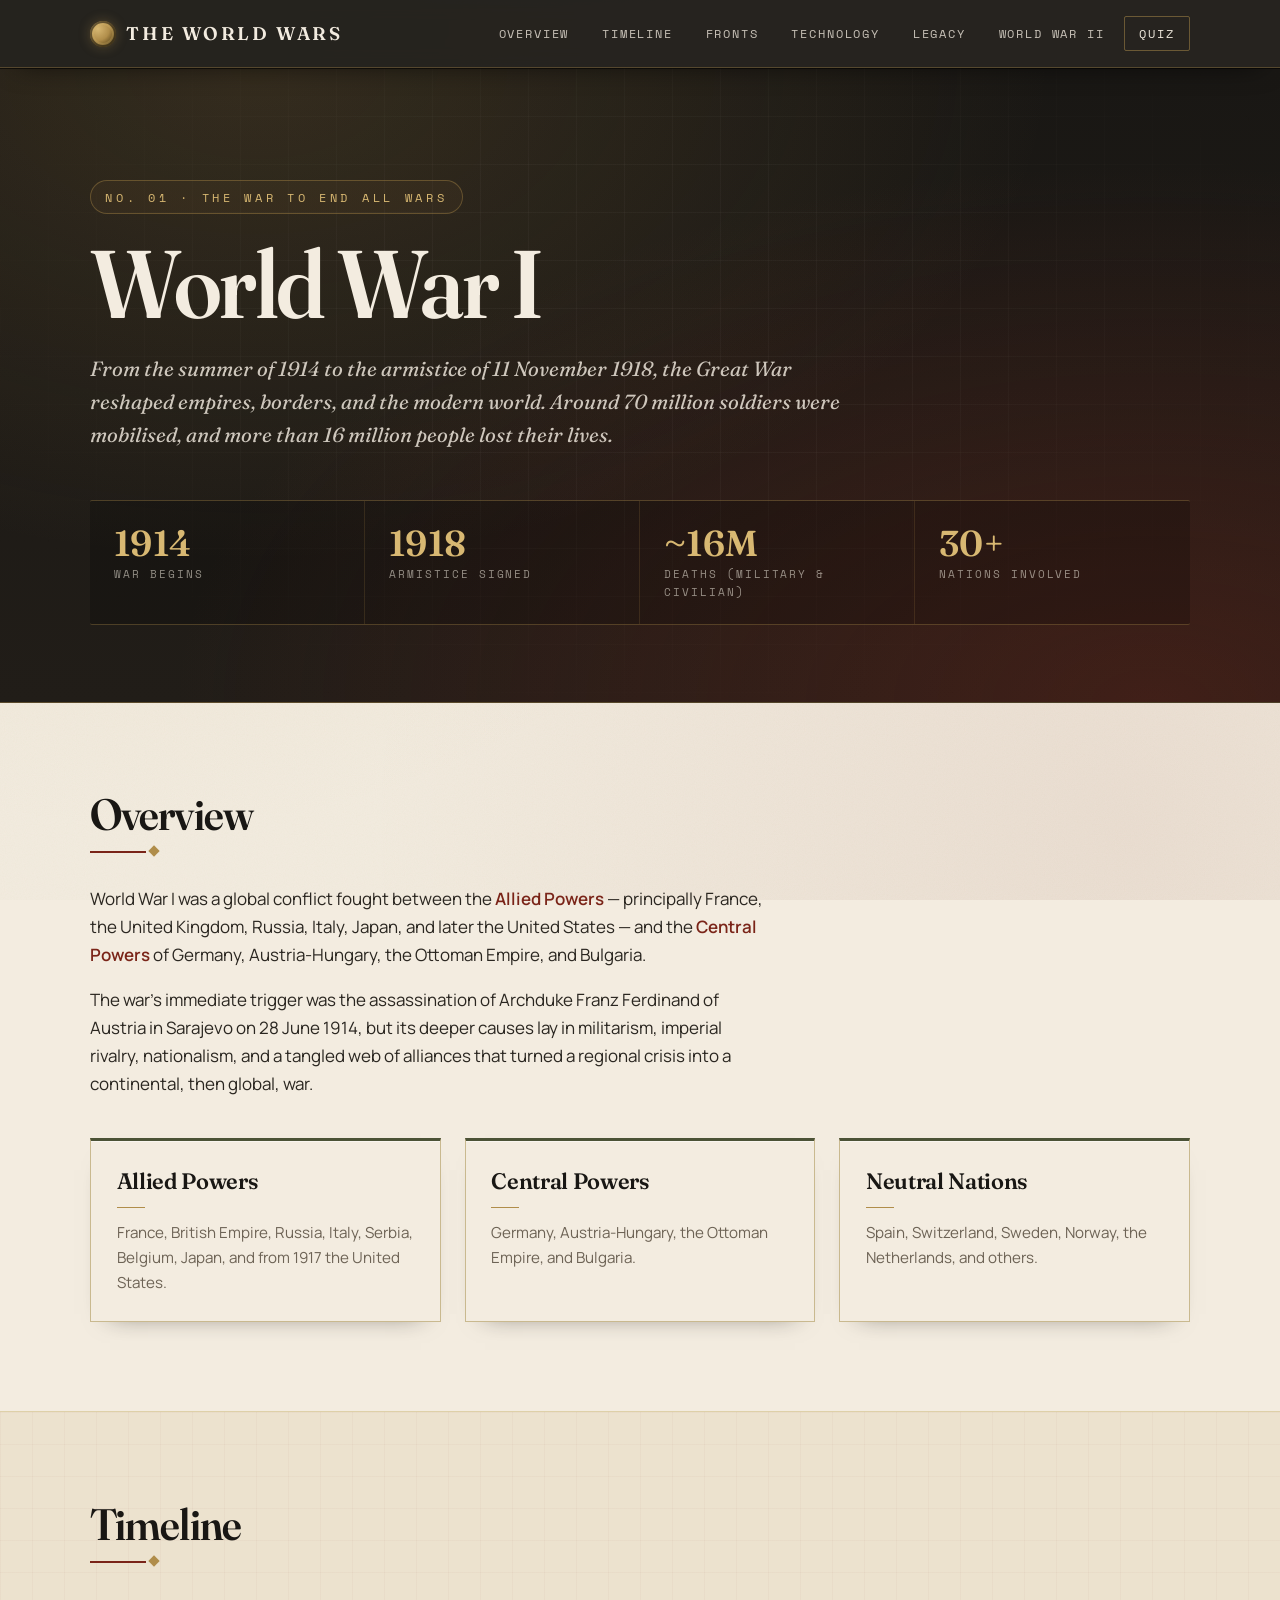
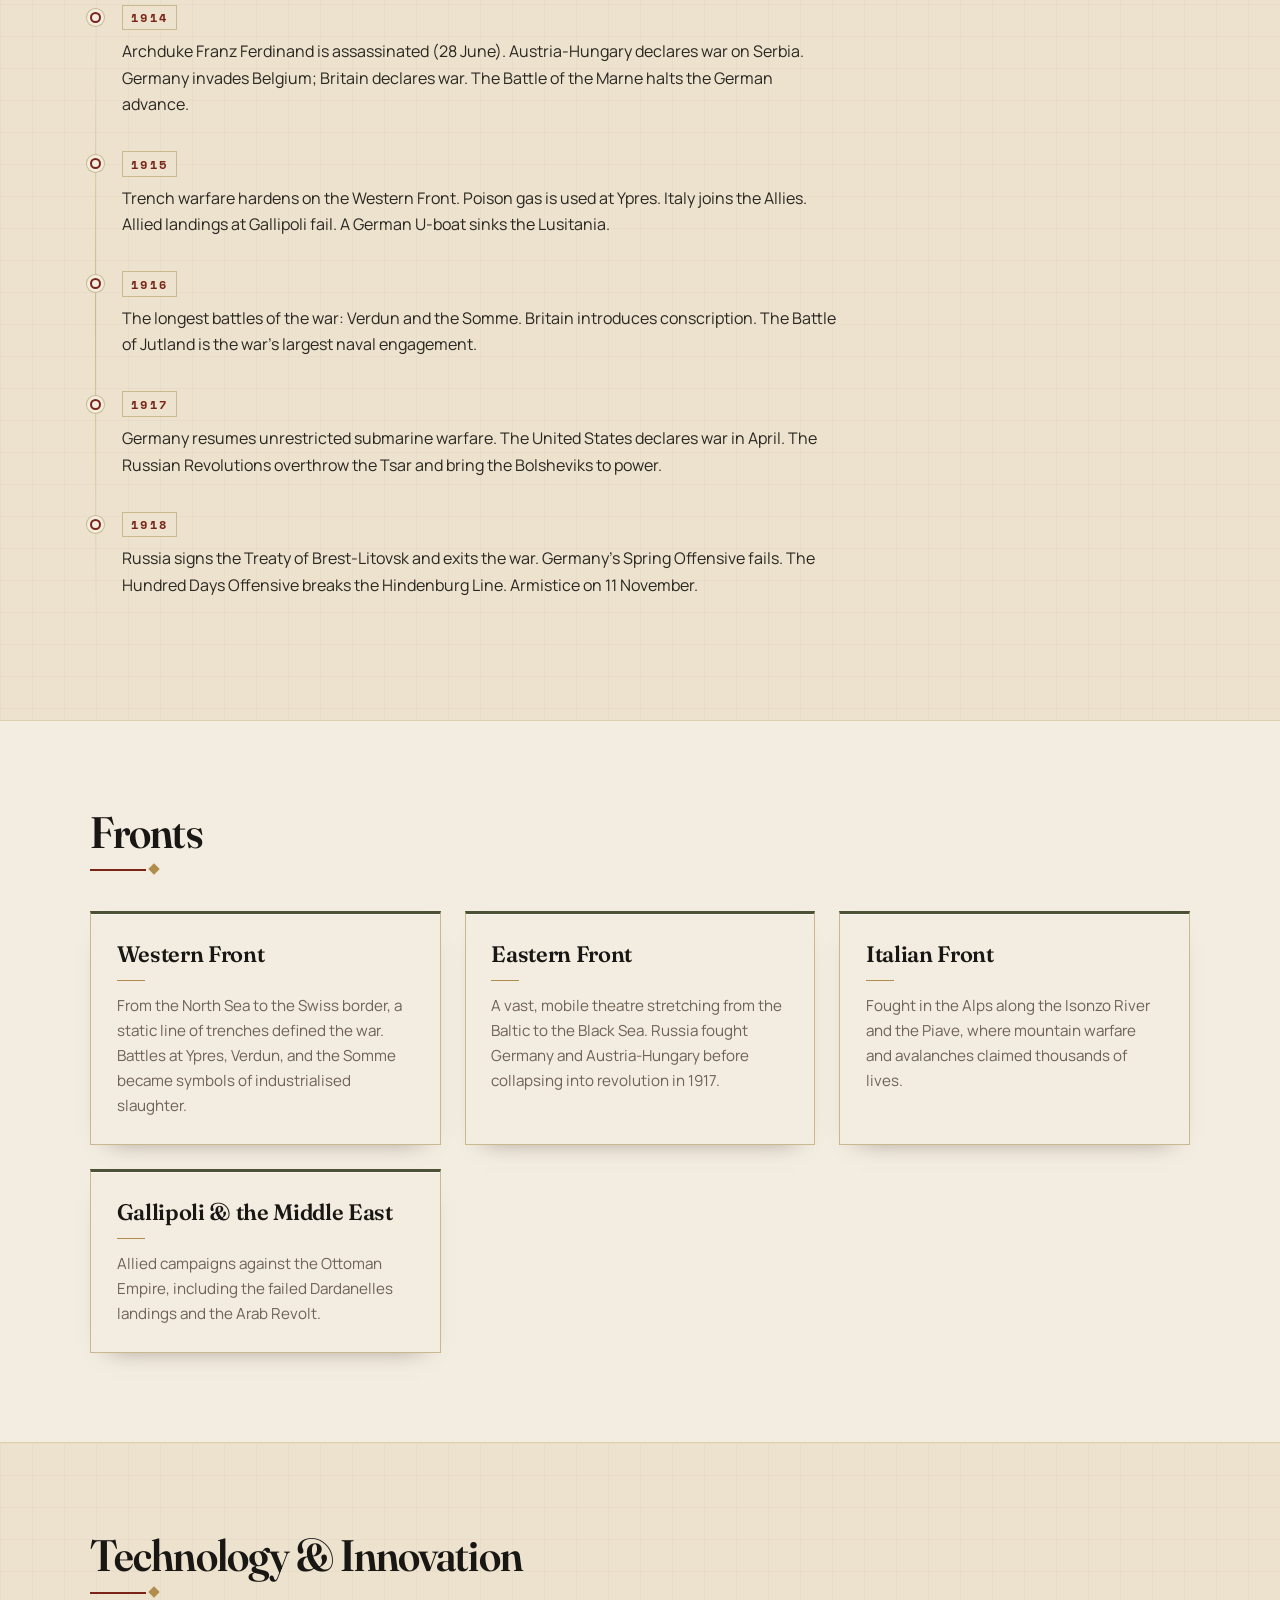
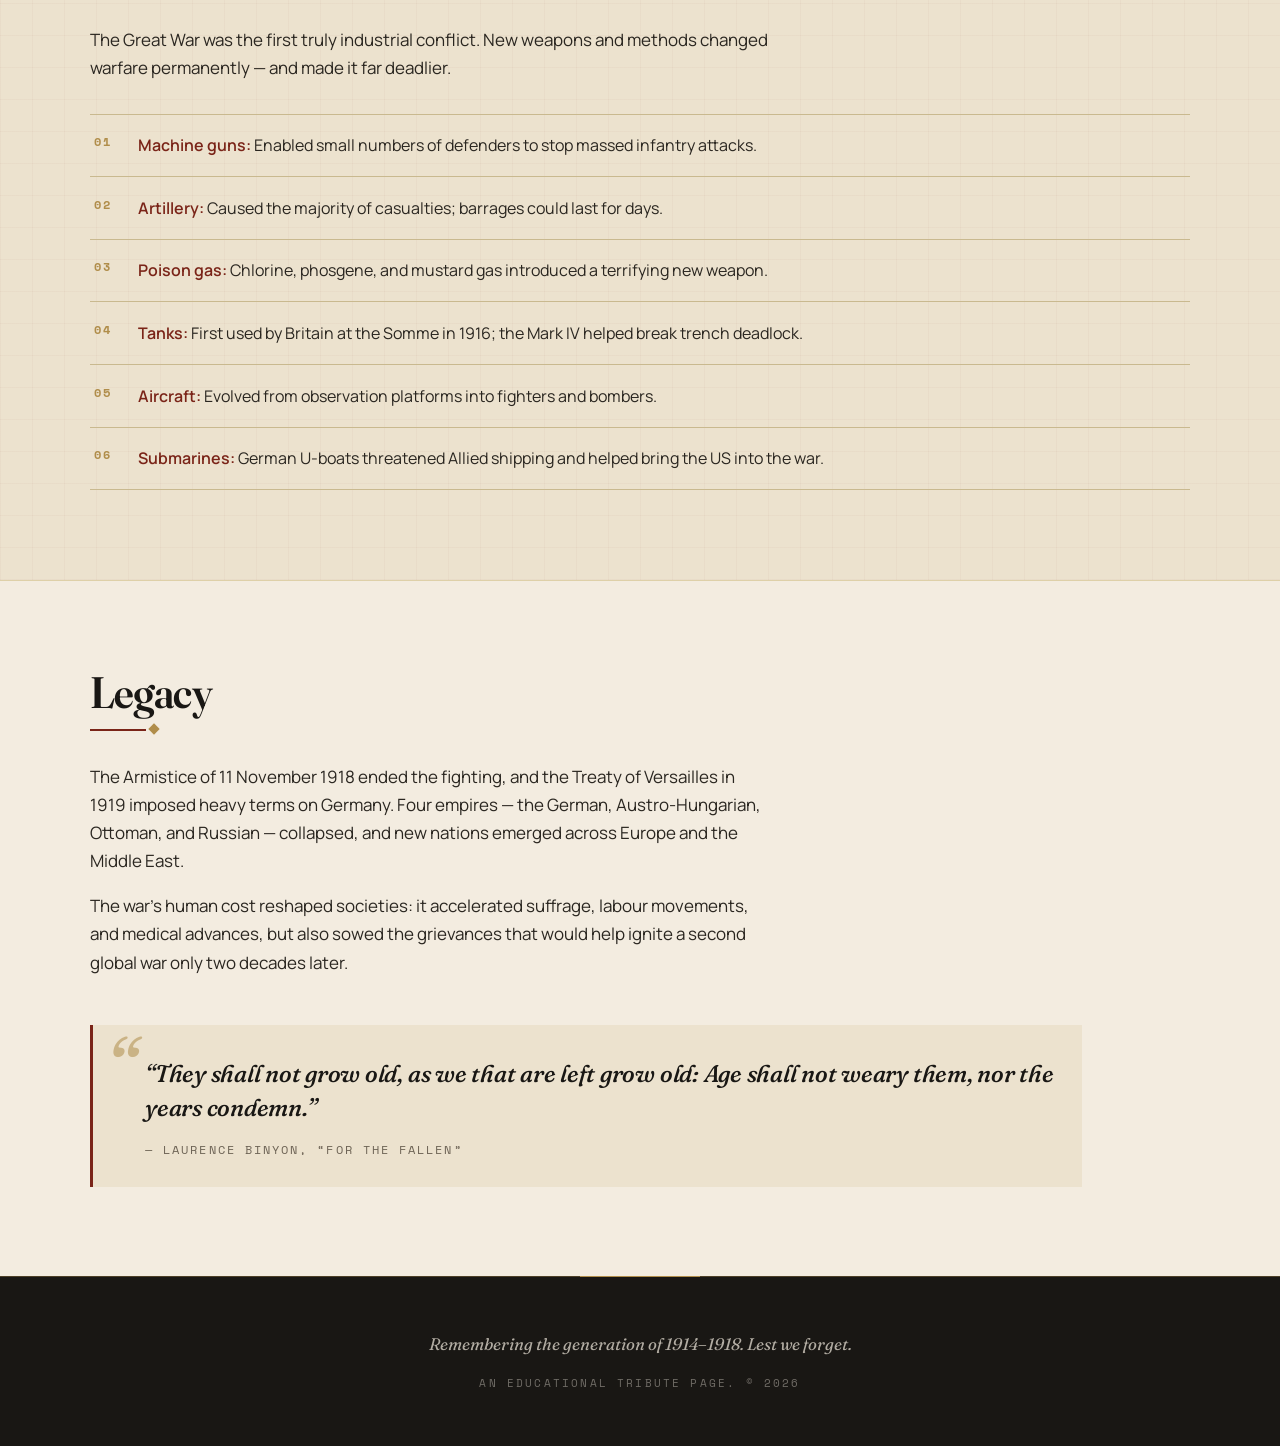
==== commit 8c4a92ec: "feat(sync): Synchronized 4 file(s) across 1 prompt turn(s)" ====
--- a/index.html
+++ b/index.html
@@ -6,7 +6,7 @@
   <title>The Great War — World War I (1914–1918)</title>
   <link rel="preconnect" href="https://fonts.googleapis.com" />
   <link rel="preconnect" href="https://fonts.gstatic.com" crossorigin />
-  <link href="https://fonts.googleapis.com/css2?family=Cormorant+Garamond:ital,wght@0,400;0,500;0,600;0,700;1,400&family=Inter:wght@300;400;500;600;700&family=JetBrains+Mono:wght@400;500&display=swap" rel="stylesheet" />
+  <link href="https://fonts.googleapis.com/css2?family=Fraunces:ital,opsz,wght@0,9..144,400;0,9..144,500;0,9..144,600;0,9..144,700;1,9..144,400;1,9..144,500&family=Manrope:wght@300;400;500;600;700&family=Space+Mono:wght@400;700&display=swap" rel="stylesheet" />
   <link rel="stylesheet" href="./styles.css" />
 </head>
 <body>
--- a/styles.css
+++ b/styles.css
@@ -21,9 +21,9 @@
   --line-soft:  #ded0a8;
 
   /* Type */
-  --font-display: "Cormorant Garamond", "Times New Roman", serif;
-  --font-body:    "Inter", -apple-system, BlinkMacSystemFont, "Segoe UI", sans-serif;
-  --font-mono:    "JetBrains Mono", "Courier New", monospace;
+  --font-display: "Fraunces", "Times New Roman", serif;
+  --font-body:    "Manrope", -apple-system, BlinkMacSystemFont, "Segoe UI", sans-serif;
+  --font-mono:    "Space Mono", "Courier New", monospace;
 
   /* Layout */
   --max-width: 1180px;
@@ -222,10 +222,11 @@
 
 .hero h1 {
   font-family: var(--font-display);
-  font-weight: 500;
+  font-weight: 600;
+  font-variation-settings: "opsz" 144, "SOFT" 30, "WONK" 1;
   font-size: clamp(3rem, 8vw, 6rem);
-  line-height: 0.98;
-  letter-spacing: -0.015em;
+  line-height: 0.95;
+  letter-spacing: -0.025em;
   margin: 0 0 1.5rem;
   color: var(--paper);
   max-width: 15ch;
@@ -308,10 +309,11 @@
 
 h2 {
   font-family: var(--font-display);
-  font-weight: 500;
+  font-weight: 600;
+  font-variation-settings: "opsz" 96, "SOFT" 20;
   font-size: clamp(1.9rem, 3.6vw, 2.75rem);
-  line-height: 1.05;
-  letter-spacing: -0.01em;
+  line-height: 1.02;
+  letter-spacing: -0.02em;
   color: var(--ink);
   margin: 0 0 2rem;
   padding-bottom: 1rem;
@@ -385,9 +387,10 @@
 .card h3 {
   font-family: var(--font-display);
   font-weight: 600;
-  font-size: 1.35rem;
-  line-height: 1.2;
-  letter-spacing: -0.005em;
+  font-variation-settings: "opsz" 48, "SOFT" 20;
+  font-size: 1.4rem;
+  line-height: 1.15;
+  letter-spacing: -0.015em;
   color: var(--ink);
   margin: 0 0 0.75rem;
 }
@@ -526,9 +529,12 @@
   background: var(--paper-warm);
   border-left: 3px solid var(--oxide);
   font-family: var(--font-display);
-  font-size: clamp(1.15rem, 1.8vw, 1.45rem);
+  font-weight: 500;
+  font-variation-settings: "opsz" 48, "SOFT" 50, "WONK" 1;
+  font-size: clamp(1.2rem, 1.9vw, 1.5rem);
   font-style: italic;
-  line-height: 1.5;
+  line-height: 1.45;
+  letter-spacing: -0.01em;
   color: var(--ink);
   max-width: 62ch;
 }
